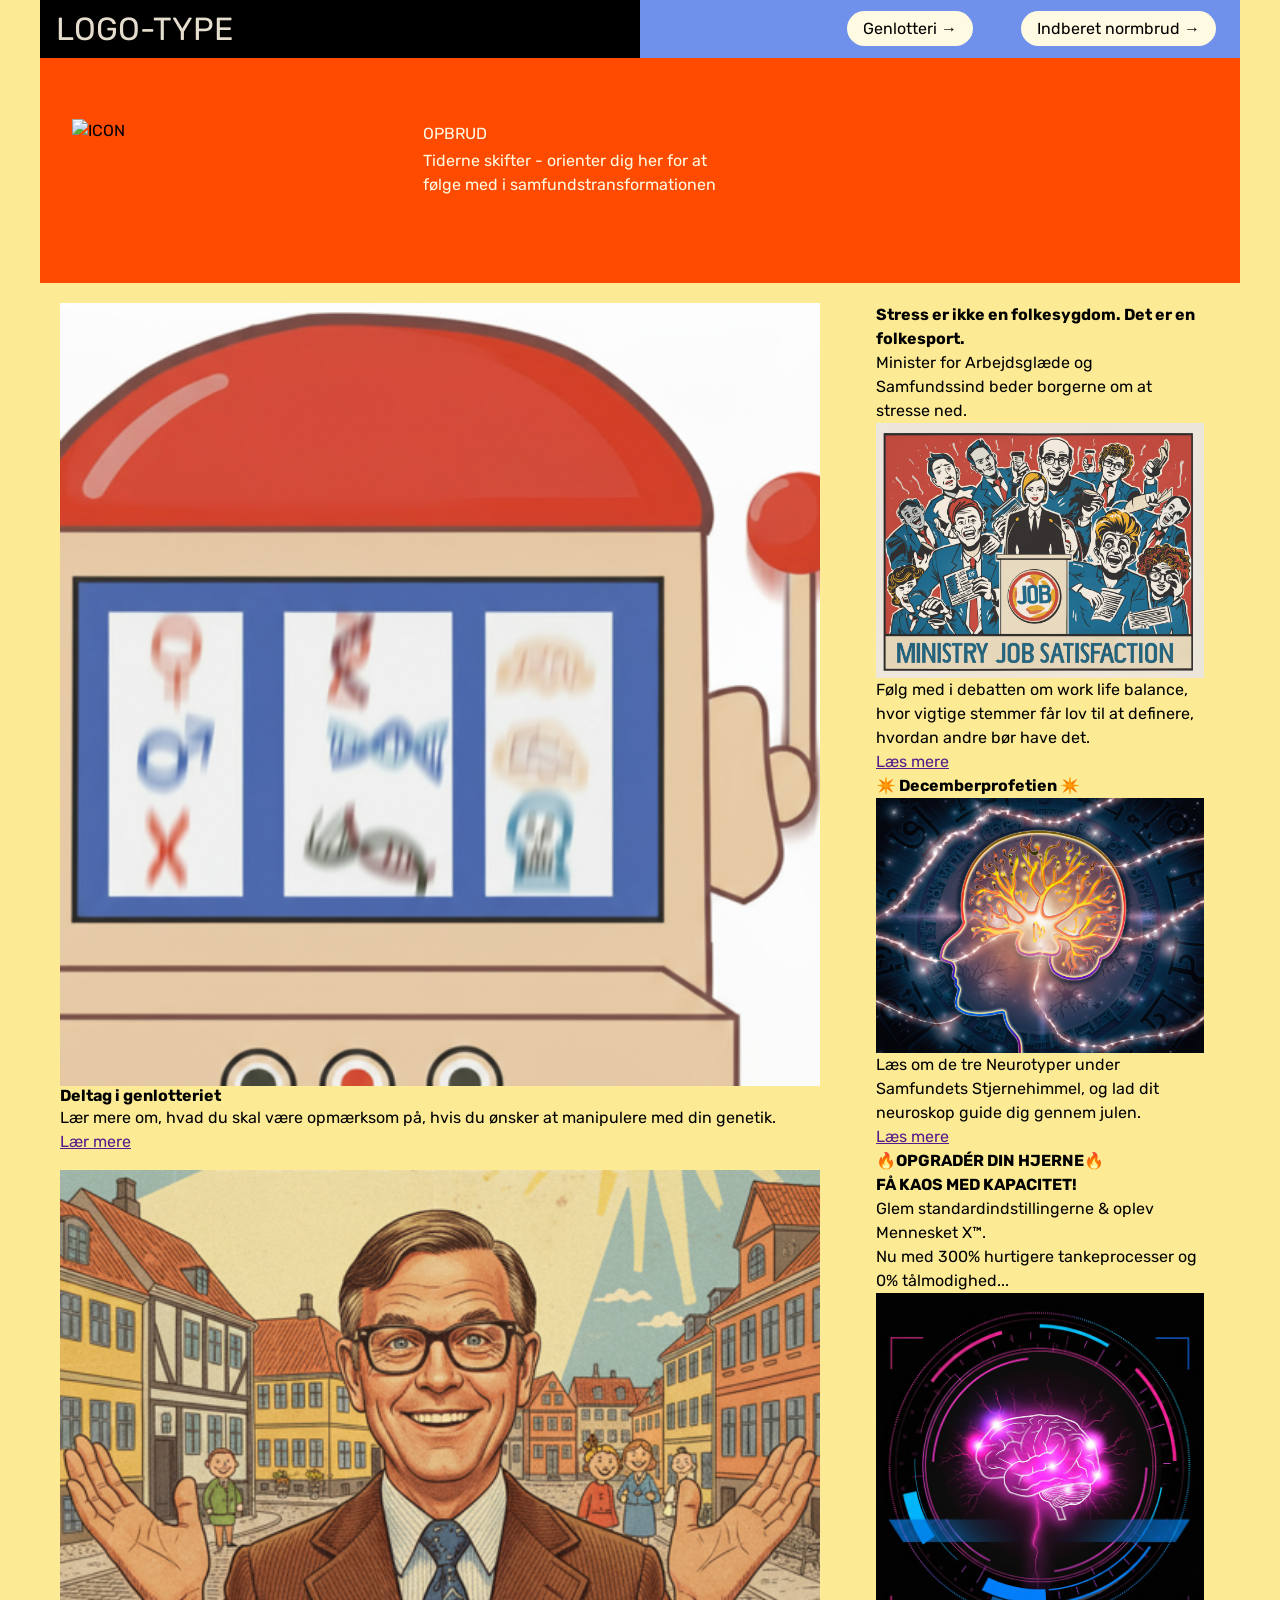
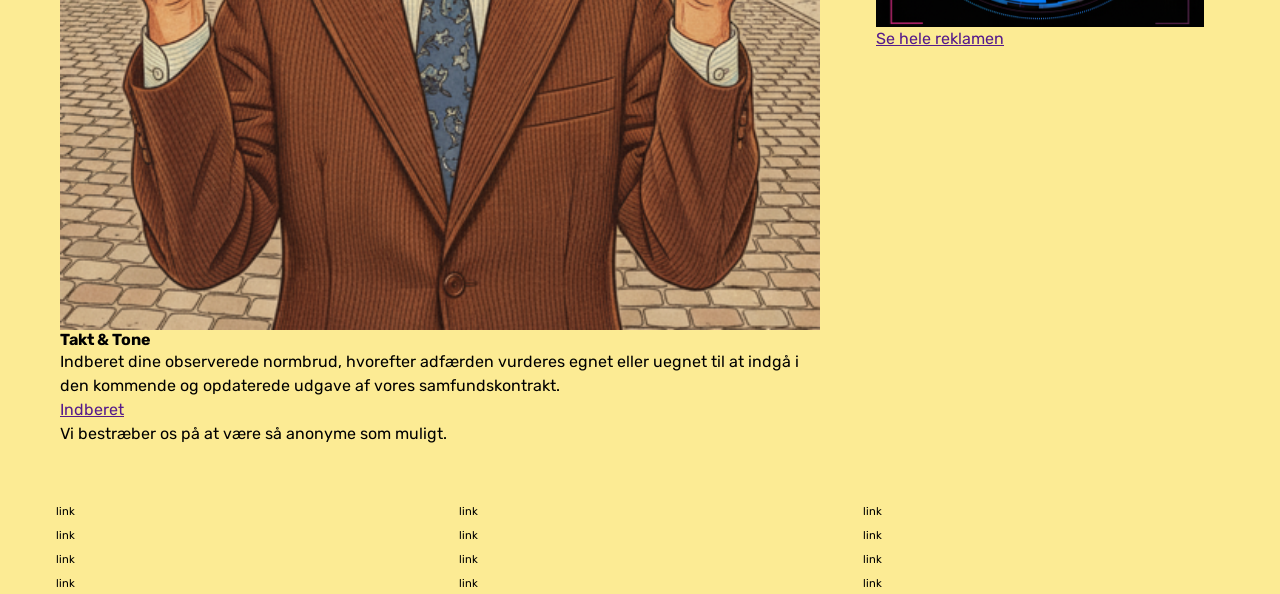
==== index.html @ 3b00d85a "rettelse til teaser" ====
<!DOCTYPE html>
<html lang="en">
  <head>
    <meta charset="UTF-8" />
    <meta http-equiv="X-UA-Compatible" content="IE=edge" />
    <meta name="viewport" content="width=device-width, initial-scale=1.0" />
    <link rel="stylesheet" href="css/reset.css" />
    <link rel="stylesheet" href="css/custom.css" />
    <link rel="stylesheet" href="css/fonts.css" />
    <link rel="stylesheet" href="css/general.css" />
    <link rel="stylesheet" href="css/layout.css" />
    <link rel="stylesheet" href="css/burger.css" />
    <link rel="stylesheet" href="css/cards.css" />
    <link rel="icon" type="image/png" href="img/fav.png" />
    <title>Emergency Site</title>
  </head>
  <body id="frontpage">
    <header>
      <nav>
        <div id="logotype-wrapper" class="logo">
          <a href="index.html"> LOGO-TYPE </a>
        </div>
        <ul class="menu">
          <li><a class="menuItem" href="instruction.html">Genlotteri</a></li>
          <li><a class="menuItem" href="register.html">Indberet normbrud</a></li>
        </ul>
        <button class="burger">
          <span class="line"></span>
          <span class="line"></span>
          <span class="line"></span>
        </button>
      </nav>
    </header>
    <section id="main-disclamer">
      <div id="main-disclamer-content">
        <img src="warning" alt="ICON" />
        <div>
          <h1>OPBRUD</h1>
          <p class="sub">Tiderne skifter - orienter dig her for at følge med i samfundstransformationen</p>
        </div>
      </div>
    </section>
    <main>
      <section id="daily">
        <article class="daily_card">
          <img src="img/infografik_img.png" alt="udsnit af en slotmachine" />
          <div class="daily_text">
            <h2>Deltag i genlotteriet</h2>
            <p>
              Lær mere om, hvad du skal være opmærksom på, hvis du ønsker at manipulere med din genetik.
            </p>
            <a href="" class="cta_btn">Lær mere</a>
          </div>
        </article>
        <article class="daily_card">
          <img src="img/formular_img.png" alt="Mand der slår armene ud i beundring" />
          <div class="daily_text">
            <h2>Takt & Tone</h2>
            <p>
              Indberet dine observerede normbrud, hvorefter adfærden vurderes egnet eller uegnet til at indgå i den kommende og opdaterede udgave af vores samfundskontrakt.
            </p>
            <a href="" class="cta_btn">Indberet</a>
            <p>Vi bestræber os på at være så anonyme som muligt.</p>
          </div>
        </article>
      </section>
      <section id="breaking">
        <article class="news_card">
          <h3>Stress er ikke en folkesygdom. Det er en folkesport.</h3>
          <p>Minister for Arbejdsglæde og Samfundssind beder borgerne om at stresse ned.</p>
          <img src="img/artikel1.png" alt="news_img" />
          <p>Følg med i debatten om work life balance, hvor vigtige stemmer får lov til at definere, hvordan andre bør have det.</p>
          <a class="cta_btn" href="">Læs mere</a>
        </article>
        <article class="news_card">
          <h3>✴️ Decemberprofetien ✴️</h3>
          <img src="img/artikel2.png" alt="news_img" />
          <p>Læs om de tre Neurotyper under Samfundets Stjernehimmel, og lad dit neuroskop guide dig gennem julen. </p>
          <a class="cta_btn" href="">Læs mere</a>
        </article>
        <article class="news_card">
          <h3>🔥OPGRADÉR DIN HJERNE🔥</h3>
          <h4> FÅ KAOS MED KAPACITET! </h4>
          <p>Glem standardindstillingerne & oplev Mennesket X™.</p>
          <p>Nu med 300% hurtigere tankeprocesser og 0% tålmodighed...</p>
          <img src="img/artikel3.png" alt="news_img" />
          <a class="cta_btn" href="">Se hele reklamen</a>
        </article>
      </section>
    </main>

    <footer>
      <nav class="some">
        <ul>
          <li><a href="">link</a></li>
          <li><a href="">link</a></li>
          <li><a href="">link</a></li>
          <li><a href="">link</a></li>
        </ul>
      </nav>
      <nav class="another">
        <ul>
          <li><a href="">link</a></li>
          <li><a href="">link</a></li>
          <li><a href="">link</a></li>
          <li><a href="">link</a></li>
        </ul>
      </nav>
      <nav class="yetanother">
        <ul>
          <li><a href="">link</a></li>
          <li><a href="">link</a></li>
          <li><a href="">link</a></li>
          <li><a href="">link</a></li>
        </ul>
      </nav>
    </footer>
    <script src="js/burger.js"></script>
    <!-- <script src="js/main.js"></script> -->
  </body>
</html>
---- css/custom.css ----
:root {
  /* Colours */
  --color-bg: #FCEB94; /* page background /*

  /* Header */
  --color-head-bg: #FF4B00;

  /* Logotype */
  --color-logotype-bg: #000;
  --color-text-logotype: #e5dece;
  --font-logotype-size: 2rem;

  /* Global menu */
  --color-menu-bg: #6F90EB;
  /* Links */
  --color-link-bg: #FFFAE2;
  --color-link-hover: #fff; /* used */
  --color-link-active: #99958f; /* used */
  --border-radius-links: 20px;

  /* Headlines og rubrik */
  --font-h1-size: 1rem;
  --font-sub1-size: 1rem;
  --font-h2-size: 1rem;
  --font-h3-size: 1rem;
  --color-headline-bg: #000;
  --color-headline-text-page: #FFFAE2;

  /* Tekst */
  --color-text: #000;
  --color-text-inverted: #FFFAE2;

  /*  Marginer */

  /* Borders */
  --border-radius: 20px;

  /* Cards */
  --color-card-bg: #ffffff;
  --color-cta-card-bg: #FF4B00;
  /* news-cards */
  --color-news-bg: #FFFAE2;
  --color-news-bg-inverted: #DBE2F5;
  --color-cta-newscard-bg: #FFA680;
  --color-cta-newscard-bg-inverted: #6F90EB;

  /* Fonts */
  --font-family-sans:"rubik", ui-sans-serif;
  /* --font-weight-light: 300;
  --font-weight-regular: 400;
  --font-weight-medium: 500;
  --font-weight-bold: 700; */

  /* Text sizes */
  --logotype-size: 1rem;
  --headline1-size: 2rem;
  --headline2-size: 1rem;
  --headline3-size: 1rem;
  --bodytext-size: 1rem;
  --cta-text-size: 1rem;
  --followup-text-size: 1rem;
  --form-submit-size: 1rem;

  /* Infographics */
  --color-info-bg: #FFFFFF;
  --color-infobox-1-bg: #FCEB94;
  --color-infobox-2-bg: #DEF5DB;
}
---- css/fonts.css ----
@font-face {
  font-family: "Rubik";
  src: url("../fonts/Rubik-VariableFont_wght.woff2") format("woff2"), url("/fonts/Rubik-Regular.woff") format("woff");
  font-weight: var(--font-weight-regular);
  font-style: normal;
}

@font-face {
  font-family: "Rubik";
  src: url("../fonts/Rubik-VariableFont_wght.woff2") format("woff2");
  font-weight: var(--font-weight-bold);
  font-style: normal;
}

@font-face {
  font-family: "Rubik";
  src: url("../fonts/Rubik-VariableFont_wght.woff2") format("woff2");
  font-weight: var(--font-weight-light);
  font-style: normal;
}
@font-face {
  font-family: "Rubik";
  src: url("../fonts/Rubik-VariableFont_wght.woff2") format("woff2");
  font-weight: var(--font-weight-medium);
  font-style: normal;
}
---- css/general.css ----
html {
  font-family: var(--font-family-sans);
  color: var(--color-text);
  background-color: var(--color-bg);
}

header {
  height: min-content;
}

#main-disclamer {
  height: 225px;
  background-color: var(--color-head-bg);
  display: flex;
  justify-content: flex-start;
  align-items: center;
  padding-left: 2rem;
  padding-bottom: 2%;
  margin-bottom: var(--margin-head-bottom);
}

#main-disclamer-content {
  display: flex;
  column-gap: 1rem;
}

main section {
  padding: 20px;
  border-radius: var(--border-radius);
}

h1 {
  font-size: var(--font-h1-size);
  font-weight: var(--font-weight-bold);
  color: var(--color-text-inverted);
  margin: 5px 0;
  line-height: 1.3rem;
  text-align: left;
}

#instruction h1,
#register h1 {
  margin: 40px 0 20px 0;
  padding: 15px 30px;
  background-color: var(--color-head-bg);
  font-size: var(--font-h2-size);
}

#instruction p {
  grid-column: 1/-1;
  margin-bottom: 20px;
  font-size: var(--font-h2-size);
  line-height: 1.5rem;
}

.sub {
  font-size: var(--font-sub1-size);
  font-weight: var(--font-weight-light);
  color: var(--color-text-inverted);
}

h2 {
  font-size: var(--headline2-size);
}

h3 {
  font-size: var(--headline3-size);
}

main>h1 {
  width: calc(80% - 6rem);
}

/* NAVIGATION STRUCTURES */
header>nav {
  height: 100%;
  background-color: var(--color-menu-bg);
}

nav ul {
  list-style: none;
}

a {
  font-family: var(--font-family-sans);
}

nav a {
  text-decoration: none;
  color: var(--color-text);
}

/* Måske skal du lave en ny regel for logotype-wrapper, når du har lavet din logotype */
#logotype-wrapper {
  background-color: var(--color-logotype-bg);
  display: flex;
  justify-content: flex-start;
  align-items: center;
  height: 3.6rem;
}

#logotype-wrapper>a {
  color: var(--color-text-logotype);
  font-size: var(--font-logotype-size);
  font-weight: var(--font-weight-medium);
  width: max-content;
  margin-left: 1rem;
}

/* Global menu */
header nav li a {
  margin: 1.5rem;
  background-color: var(--color-link-bg);
  color: var(--color-text);
  font-size: var(--followup-text-size);
  padding: 0.5rem 1rem;
  border-radius: var(--border-radius-links);
}

/* Pilen efter menu-tekst */
header>nav li>a:after {
  content: " \2192";
}

/* Global menu hover effekt - Lav den om til det, du synes */
nav a:hover {
  background-color: var(--color-link-hover);
}

nav a:active {
  background-color: var(--color-link-active);
}

/* FOOTER */
footer a {
  font-size: 0.7rem;
}
---- css/layout.css ----
/* LAYOUT FOR MAIN CONTENT */
body {
  display: grid;
  grid-template-rows: auto 1fr auto;
  height: 100vh;
  max-width: 1200px;
  margin: 0 auto;
}
main {
  display: grid;
  row-gap: 1rem;
}
main > *:not(:first-child) {
  margin: 0 1rem;
}
main {
  grid-template-rows: min-content min-content 1fr min-content;
}
#instruction main {
  grid-template-rows: min-content min-content min-content 1fr min-content;
}
/* LAYOUT FOR HEADER AND FOOTER */
footer {
  display: grid;
  gap: 10px;
}
header nav,
footer nav {
  display: flex;
  justify-content: space-between;
  align-items: center;
}
header nav > * {
  flex: 1;
}
nav ul {
  display: flex;
  justify-content: flex-end;
}
header ul {
  height: 100%;
  width: clamp(175px, 50%, 300px);
}
footer ul {
  flex-direction: column;
  padding-left: 1rem;
}

/* LAYOUT FOR SECTIONS */
#daily,
#breaking {
  display: grid;
}
#daily {
  grid-template-rows: repeat(2, minmax(200px, min-content));
  gap: 1rem;
}
#breaking {
  grid-template-rows: repeat(auto-fit, minmax(50px, min-content));
  gap: 0;
}

@media (width > 600px) {
  #frontpage > main {
    grid-template-columns: 6fr 3fr;
    grid-template-rows: auto 1fr auto;
  }
  #instruction > main,
  #register > main {
    grid-template-columns: 5fr 3fr;
    grid-template-rows: auto auto 1fr auto;
  }

  .qr {
    order: 1;
  }

  h1 {
    grid-column: 1 / -1;
  }
  footer {
    grid-template-columns: 1fr 1fr 1fr;
  }
}

/* LAYOUT FOR HOTSPOTS */
/* --- Tooltip styling --- */
.tooltip {
  position: absolute;
  display: none;
  background: rgba(0, 0, 0, 0.8);
  color: white;
  font-size: 0.9rem;
  padding: 6px 10px;
  border-radius: 6px;
  pointer-events: none;
  z-index: 1000;
  max-width: 200px;
  line-height: 1.4;
}

/* --- Hotspot markering --- */
svg .hotspot {
  cursor: pointer;
  pointer-events: all;
  transition: opacity 0.2s ease;
}

svg .hotspot:hover {
  opacity: 0.8;
  filter: drop-shadow(0 0 6px rgba(0,0,0,0.4));
}
---- css/burger.css ----
.burger {
  width: 30px;
  height: 20px;
  cursor: pointer;
}

.burger .line {
  display: block;
  width: 100%;
  height: 2px;
  background-color: #333333;
  margin-bottom: 5px;
  transition: 0.2s linear;
}
.burger {
  display: none;
}
@media screen and (width < 800px) {
  .menu {
    display: none;
  }
  .logo {
    flex: 0 0 50vw;
  }
  .burger {
    display: block;
    background-color: transparent;
    border: 0;
    flex: 0 0 auto;
    margin: 0 20px;
  }
  .burger.active .line:nth-child(1) {
    transform: rotate(45deg) translate(5px, 5px);
    transition: 0.2s linear;
  }
  .burger.active .line:nth-child(2) {
    opacity: 0;
    transition: 0.15s linear;
  }
  .burger.active .line:nth-child(3) {
    transform: rotate(-45deg) translate(5px, -5px);
    transition: 0.2s linear;
  }
  nav.active .menu {
    display: block;
    background-color: var(--color-menu-bg);
    position: absolute;
    top: 3.6rem;
    right: 0;
    width: clamp(200px, 50vw, 400px);
    z-index: 1;
    opacity: 0.8;
  }
  header > nav li > a:after {
    content: "";
  }
  nav.active .menu li {
    margin: 40px 20px;
    text-align: right;
  }
  nav.active .menu a {
    font-size: 24px;
  }
}
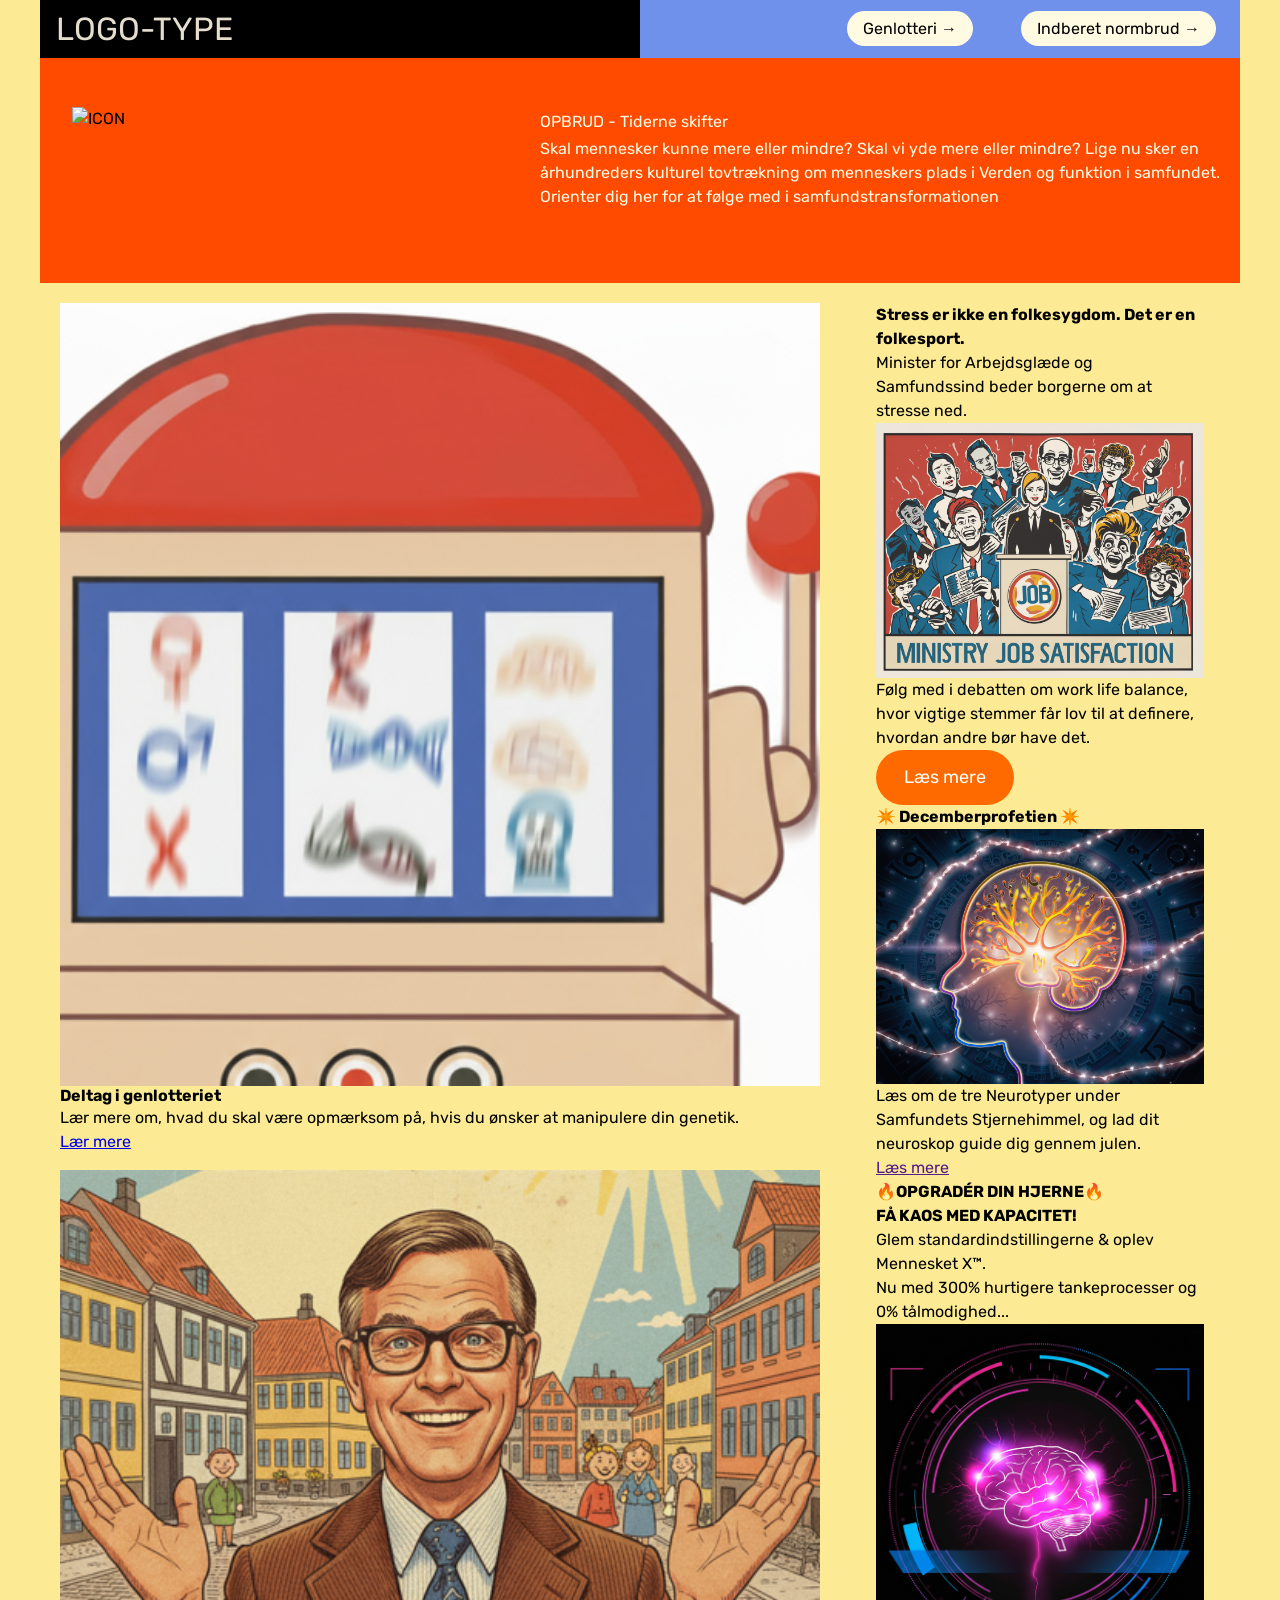
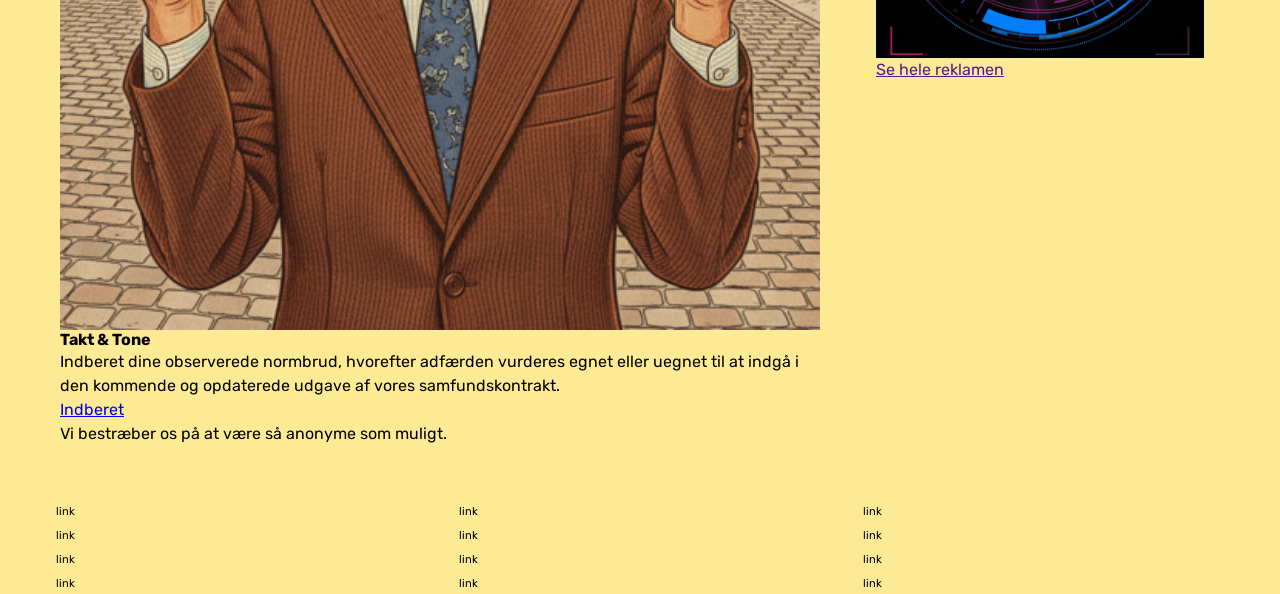
==== commit 74dadd17: "modal box til artikel 1 implementeret" ====
--- a/index.html
+++ b/index.html
@@ -12,7 +12,7 @@
     <link rel="stylesheet" href="css/burger.css" />
     <link rel="stylesheet" href="css/cards.css" />
     <link rel="icon" type="image/png" href="img/fav.png" />
-    <title>Emergency Site</title>
+    <title>Normageddon</title>
   </head>
   <body id="frontpage">
     <header>
@@ -35,8 +35,8 @@
       <div id="main-disclamer-content">
         <img src="warning" alt="ICON" />
         <div>
-          <h1>OPBRUD</h1>
-          <p class="sub">Tiderne skifter - orienter dig her for at følge med i samfundstransformationen</p>
+          <h1>OPBRUD - Tiderne skifter</h1>
+          <p class="sub">Skal mennesker kunne mere eller mindre? Skal vi yde mere eller mindre? Lige nu sker en århundreders kulturel tovtrækning om menneskers plads i Verden og funktion i samfundet. Orienter dig her for at følge med i samfundstransformationen</p>
         </div>
       </div>
     </section>
@@ -47,11 +47,12 @@
           <div class="daily_text">
             <h2>Deltag i genlotteriet</h2>
             <p>
-              Lær mere om, hvad du skal være opmærksom på, hvis du ønsker at manipulere med din genetik.
+              Lær mere om, hvad du skal være opmærksom på, hvis du ønsker at manipulere din genetik.
             </p>
-            <a href="" class="cta_btn">Lær mere</a>
+            <a href="instruction.html" class="cta_btn">Lær mere</a>
           </div>
         </article>
+        
         <article class="daily_card">
           <img src="img/formular_img.png" alt="Mand der slår armene ud i beundring" />
           <div class="daily_text">
@@ -59,7 +60,7 @@
             <p>
               Indberet dine observerede normbrud, hvorefter adfærden vurderes egnet eller uegnet til at indgå i den kommende og opdaterede udgave af vores samfundskontrakt.
             </p>
-            <a href="" class="cta_btn">Indberet</a>
+            <a href="register.html" class="cta_btn">Indberet</a>
             <p>Vi bestræber os på at være så anonyme som muligt.</p>
           </div>
         </article>
@@ -70,14 +71,16 @@
           <p>Minister for Arbejdsglæde og Samfundssind beder borgerne om at stresse ned.</p>
           <img src="img/artikel1.png" alt="news_img" />
           <p>Følg med i debatten om work life balance, hvor vigtige stemmer får lov til at definere, hvordan andre bør have det.</p>
-          <a class="cta_btn" href="">Læs mere</a>
+          <button class="cta_btn openModal">Læs mere</button>
         </article>
+
         <article class="news_card">
           <h3>✴️ Decemberprofetien ✴️</h3>
           <img src="img/artikel2.png" alt="news_img" />
           <p>Læs om de tre Neurotyper under Samfundets Stjernehimmel, og lad dit neuroskop guide dig gennem julen. </p>
           <a class="cta_btn" href="">Læs mere</a>
         </article>
+
         <article class="news_card">
           <h3>🔥OPGRADÉR DIN HJERNE🔥</h3>
           <h4> FÅ KAOS MED KAPACITET! </h4>
@@ -115,7 +118,49 @@
         </ul>
       </nav>
     </footer>
+    <!-- MODAL POPUP -->
+<div id="modalOverlay" class="modal_overlay">
+
+    <div class="modal_box">
+
+        <button id="closeModal" class="close_btn">X</button>
+        <div class="modal_header">
+          <h1 class="popup_title">Stress er ikke en folkesygdom. Det er en folkesport</h1>
+        </div>
+        
+        <p class="popup_subtitle">
+          Af Jette Gladriksen, minister for Arbejdsglæde og Samfundssind
+        </p>
+        
+
+        <img class="popup_img" src="img/artikel1.png" alt="Artikel billede">
+
+        <div class="grid-2">
+
+            <div>
+                <h2>Vi taler meget om stress i disse år. For meget, måske</h2>
+                <p>Der findes næppe et eneste dansk frokostbord, hvor nogen ikke har erklæret sig “rundt på gulvet.” Men i Danmark står vi sammen — også når det går lidt hurtigt.</p>
+
+                <h2>Jeg vil gerne slå fast: Stress er ikke et tegn på sygdom</h2>
+                <p>Det er et tegn på engagement. Det er et udtryk for, at danskerne stadig vil yde, stadig vil bidrage, stadig vil tage ansvar.</p>
+
+                <h2>Selvfølgelig skal vi passe på hinanden</h2>
+                <p>Men vi skal også passe på, at omsorgen ikke bliver en sovepude. Travlhed er ikke sygdom.</p>
+            </div>
+
+            <div>
+                <h2>Vi skal ikke afskaffe stress</h2>
+                <p>Vi skal forædle den. Bruge den som energi og som brændstof til vores fælles fremtid.</p>
+
+                <h2>Vi har ikke brug for flere sygemeldinger</h2>
+                <p>Danmark har brug for flere, der melder sig klar, ikke flere der melder sig syge.</p>
+
+                <p>Som vi siger i ministeriet: Lev med det.</p>
+            </div>
+        </div>
+    </div>
+</div>
     <script src="js/burger.js"></script>
-    <!-- <script src="js/main.js"></script> -->
+    <script src="js/main.js"></script>
   </body>
 </html>
--- a/css/layout.css
+++ b/css/layout.css
@@ -110,3 +110,158 @@
   opacity: 0.8;
   filter: drop-shadow(0 0 6px rgba(0,0,0,0.4));
 }
+
+
+/* Åbn-knap */
+.openModal {
+    background: #ff6a00;
+    border: none;
+    padding: 14px 28px;
+    border-radius: 30px;
+    font-size: 18px;
+    color: white;
+    cursor: pointer;
+}
+
+
+/* ---- MODAL OVERLAY ---- */
+.modal_overlay {
+    position: fixed;
+    top: 0;
+    left: 0;
+    width: 100%;
+    height: 100%;
+    background: rgba(0,0,0,0.55);
+    display: flex;
+    justify-content: center;
+    align-items: center;
+
+    opacity: 0;
+    visibility: hidden;
+    transition: opacity .4s ease, visibility .4s ease;
+}
+
+.modal_overlay.active {
+    opacity: 1;
+    visibility: visible;
+}
+
+/* ---- MODAL BOX ---- */
+.modal_box {
+  background: #ffffff;
+  width: 90%;
+  max-width: 400px;
+  max-height: 100vh;     /* ← NYT */
+  padding: 25px 20px;
+  border-radius: 25px;
+  position: relative;
+  box-shadow: 0 10px 30px rgba(0,0,0,0.25);
+  overflow-y: auto;     /* ← NYT */
+}
+
+
+.modal_overlay.active .modal_box {
+    transform: translateY(0);
+    opacity: 1;
+}
+
+/* Luk knap */
+.close_btn {
+    position: absolute;
+    top: 10px;
+    right: 10px;
+    background: #6F90EB;
+    color: white;
+    border: none;
+    width: 20px;
+    height: 22px;
+    border-radius: 0%;
+    cursor: pointer;
+}
+
+/* Popup tekster */
+.popup_title {
+    margin-top: 0;
+    font-size: 24px;
+    font-weight: bold;
+}
+
+.popup_subtitle {
+    margin-top: -10px;
+    color: #333;
+}
+
+.popup_img {
+    width: 100%;
+    border-radius: 12px;
+    margin: 20px 0;
+}
+
+/* Details popover */
+.popover summary {
+    cursor: pointer;
+    margin-top: 15px;
+    font-weight: bold;
+}
+
+.popover_box {
+    padding: 12px;
+    border-radius: 10px;
+    background: #f0f0f0;
+    margin-top: 8px;
+}
+.grid-2 {
+    display: grid;
+    grid-template-columns: 1fr 1fr;
+    gap: 20px;
+}
+
+.popup_img {
+  width: 100%;
+  border-radius: 12px;
+  margin: 16px 0 18px;
+}
+
+.grid-2 {
+  display: grid;
+  grid-template-columns: 1fr 1fr;
+  gap: 14px;
+  font-size: 12px;
+  line-height: 1.4;
+}
+
+/* Brødtekst i popuppen */
+.modal_box p {
+  font-size: 12px;
+  line-height: 1.4;
+  margin-bottom: 12px;
+}
+
+/* Mellemrubrikker */
+.modal_box h2 {
+  font-size: 13px;
+  margin: 0 0 4px;
+  font-weight: 700;
+}
+
+/* Orange header-bjælke der svæver */
+.modal_header {
+  background: #FF4B00;        /* orange */
+  color: #FFFAE2;             /* creme-hvid tekst */
+  padding: 10px 16px;         /* lidt luft inde i bjælken */
+  border-radius: 0px;        /* afrundede kanter hele vejen */
+  margin: 0 -20px 15px -20px;        /* afstand til næste element */
+  width: 100%;
+  box-sizing: border-box;
+}
+
+/* Selve h1 i bjælken */
+.modal_header .popup_title {
+  margin: 0;
+  font-size: 1rem;            /* stil som i zombie-eksemplet */
+  font-weight: 700;
+  color: #FFFAE2;             /* hvid skrift */
+}
+
+
+
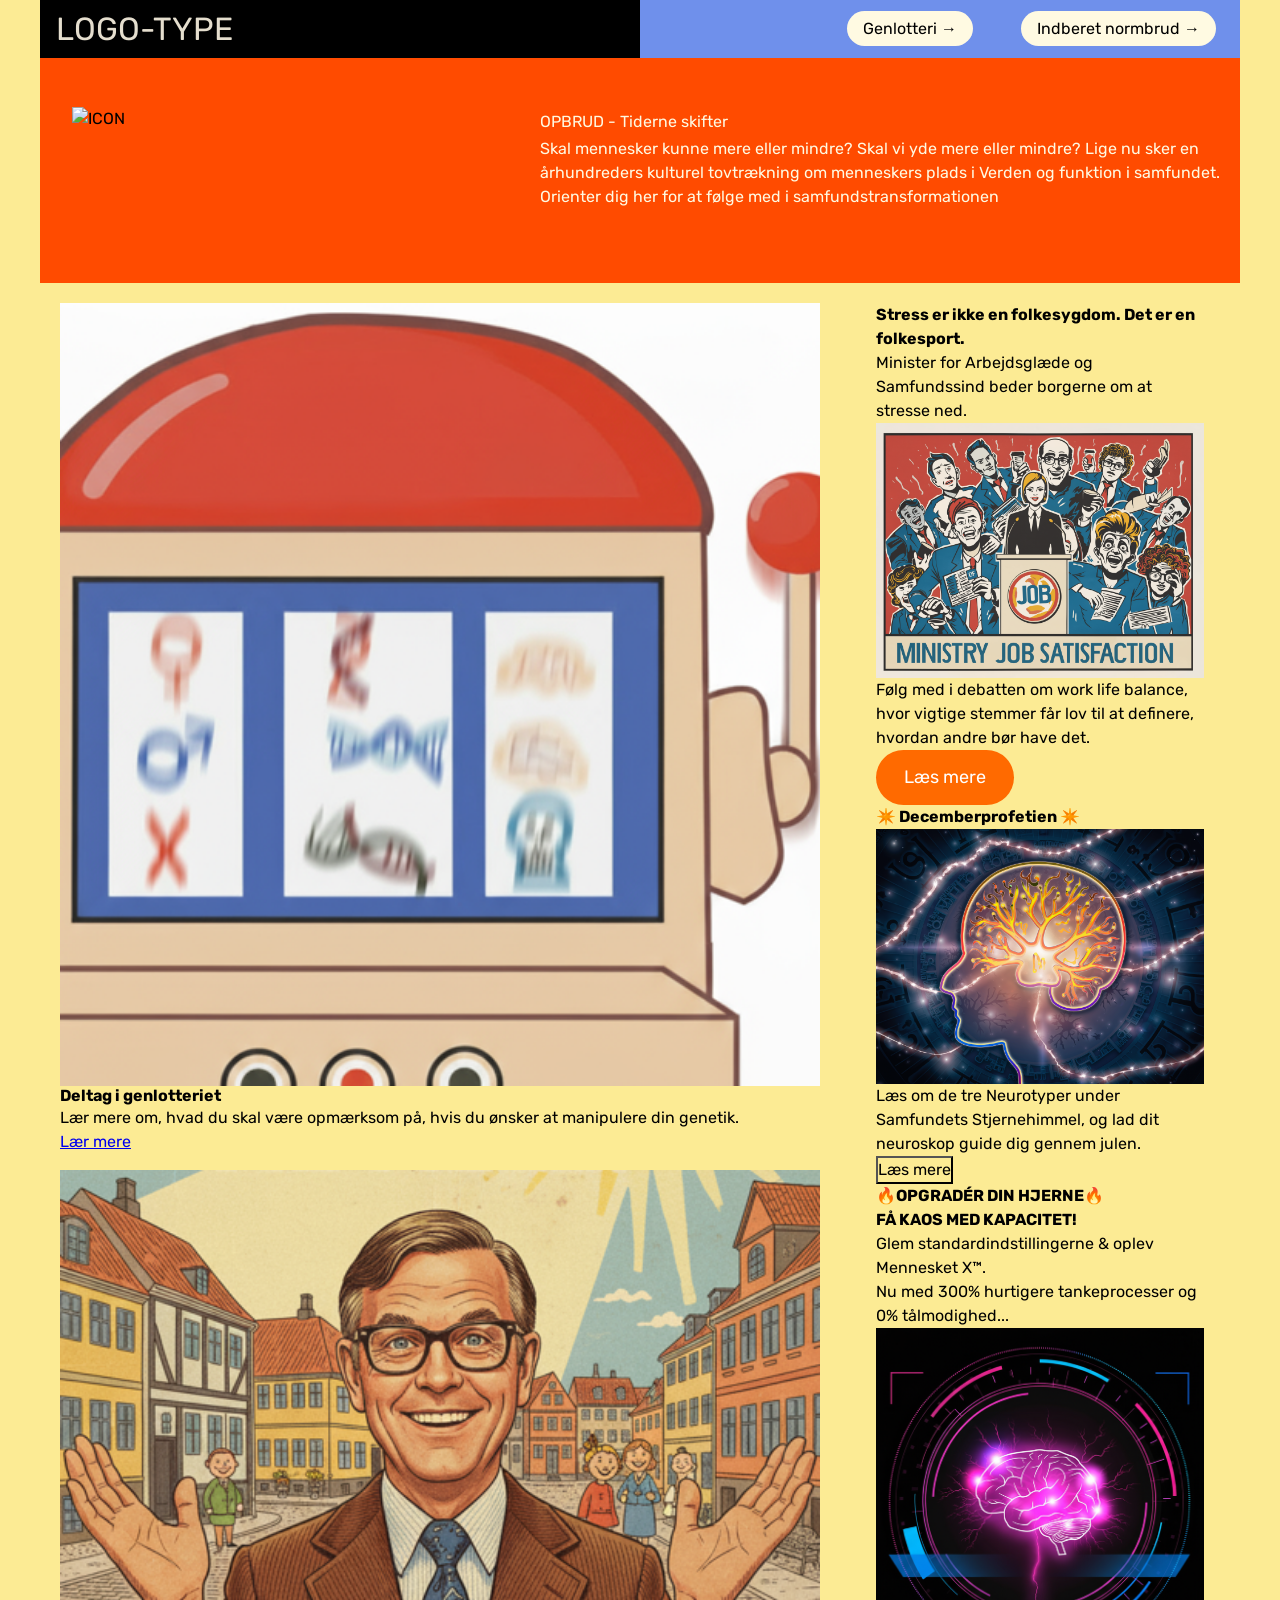
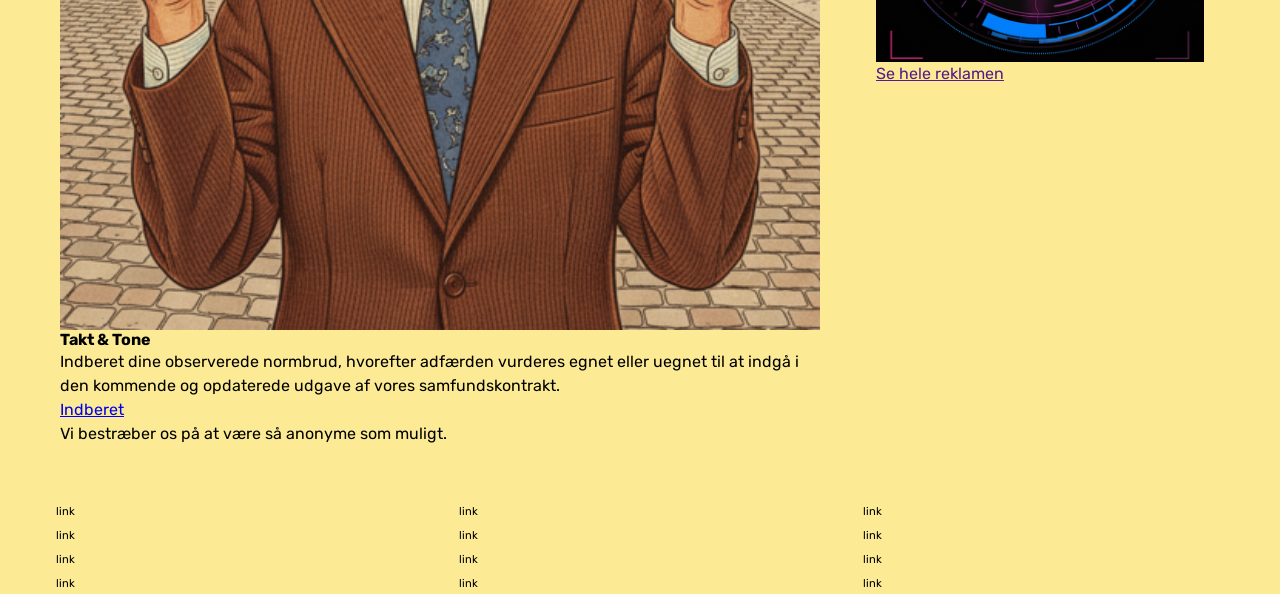
==== commit debc8bc5: "opdatering af artikel 2" ====
--- a/index.html
+++ b/index.html
@@ -78,7 +78,7 @@
           <h3>✴️ Decemberprofetien ✴️</h3>
           <img src="img/artikel2.png" alt="news_img" />
           <p>Læs om de tre Neurotyper under Samfundets Stjernehimmel, og lad dit neuroskop guide dig gennem julen. </p>
-          <a class="cta_btn" href="">Læs mere</a>
+          <button class="cta_btn openModal2">Læs mere</button>
         </article>
 
         <article class="news_card">
@@ -160,6 +160,59 @@
         </div>
     </div>
 </div>
+
+
+<!-- MODAL 2 -->
+<div id="modalOverlay2" class="modal_overlay">
+  <div class="modal_box">
+    <button class="close_btn">X</button>
+
+    <div class="modal_header">
+      <h1 class="popup_title">✴ Decemberprofetien ✴</h1>
+    </div>
+
+    <img class="popup_img" src="img/artikel2.png" alt="Artikel billede">
+
+    <p class="popup_subtitle">
+      Et neuroskop for dem, der ikke tror på stjerner, men som stadig mærker systemets dårlige energi. Find din neurotype og læs hvilken energi december bringer dig. 
+    </p>
+
+    <div class="grid-3">
+      <div>
+        <h2>⚡ Den Brændende Komet ⚡</h2>
+        <p>
+          Du lyser for stærkt i en måned, hvor alle skal glimte ens. Stigmatiseringen drysses over dig som sne – smukt, men
+          kvalmende, når den smelter ind i huden. Marginaliseringen kaldes omsorg: “Pas nu på dig selv,” siger de, mens de
+          pakker dig væk i effektivitetens gavepapir. Ekskluderingen er din kalender: alt for fuld, alt for tom.
+          Diskriminationen serveres som ros for din energi – men kun, når den kan bruges. Den 23. vil du føle, at din ild
+          bliver til kul i systemets pejs. Men vid, at aske også er stof, som universer bygges af.
+        </p>
+      </div>
+
+      <div>
+        <h2>🔷 Den Tavse Arkitekt 🔷</h2>
+        <p>
+          Du står midt i julebyen, hvor alt flimrer, men intet stemmer. Stigmatiseringen klædes i fløjl: “Du virker lidt
+          lukket?” – som om åbenhed var et krav til eksistens. Marginaliseringen er lydløs, men systematisk, præcis som et
+          Excel-ark over accept. Ekskluderingen føles som at blive placeret udenfor, selv når du sidder midt i rummet.
+          Diskriminationen er strukturel – forklædt som fleksibilitet. Men i mørket, hvor andres ord falmer, står du
+          skarpt som en kode, der nægter at lyve. Den 24. bryder du tavsheden – ikke blot med ord, men med sandhed.
+        </p>
+      </div>
+
+      <div>
+        <h2>💼 Den Civiliserede Skygge 💼</h2>
+        <p>
+          Du bevæger dig gennem december som en reklame for stabilitet. Stigmatiseringen mærkes først, da du indser, at
+          normalitet er blevet et museum, du selv vogter. Marginaliseringen er subtil: du bliver den, der taler om
+          fællesskab, men ikke længere forstår det. Ekskluderingen føles ny – men det er bare verden, der ikke længere
+          danser efter din rytme. Diskriminationen smager af tab af selvfølgelighed. Den 25. vågner du og savner en kamp,
+          du aldrig behøvede kæmpe. Universet svarer ikke – det afventer, at du endelig mærker stilheden, som andre kalder overlevelse.</p>
+        </div>
+      </div>
+    </div>
+  </div>
+
     <script src="js/burger.js"></script>
     <script src="js/main.js"></script>
   </body>
--- a/css/layout.css
+++ b/css/layout.css
@@ -153,7 +153,7 @@
   max-width: 400px;
   max-height: 100vh;     /* ← NYT */
   padding: 25px 20px;
-  border-radius: 25px;
+  border-radius: 15px;
   position: relative;
   box-shadow: 0 10px 30px rgba(0,0,0,0.25);
   overflow-y: auto;     /* ← NYT */
@@ -263,5 +263,25 @@
   color: #FFFAE2;             /* hvid skrift */
 }
 
-
-
+#modalOverlay2 .modal_box {
+  max-width: 660px;
+}
+
+.grid-3 {
+  display: grid;
+  grid-template-columns: repeat(3, 1fr);
+  gap: 14px;
+  font-size: 12px;
+  line-height: 1.4;
+}
+
+#modalOverlay2 .popup_img {
+  width: 80%;          /* gør billedet mindre */
+  max-width: 600px;    /* sæt et loft */
+  margin: 20px auto;   /* centrer billedet */
+  display: block;      /* gør centrerings-reglen aktiv */
+  border-radius: 0px; /* samme afrunding som før */
+}
+
+
+
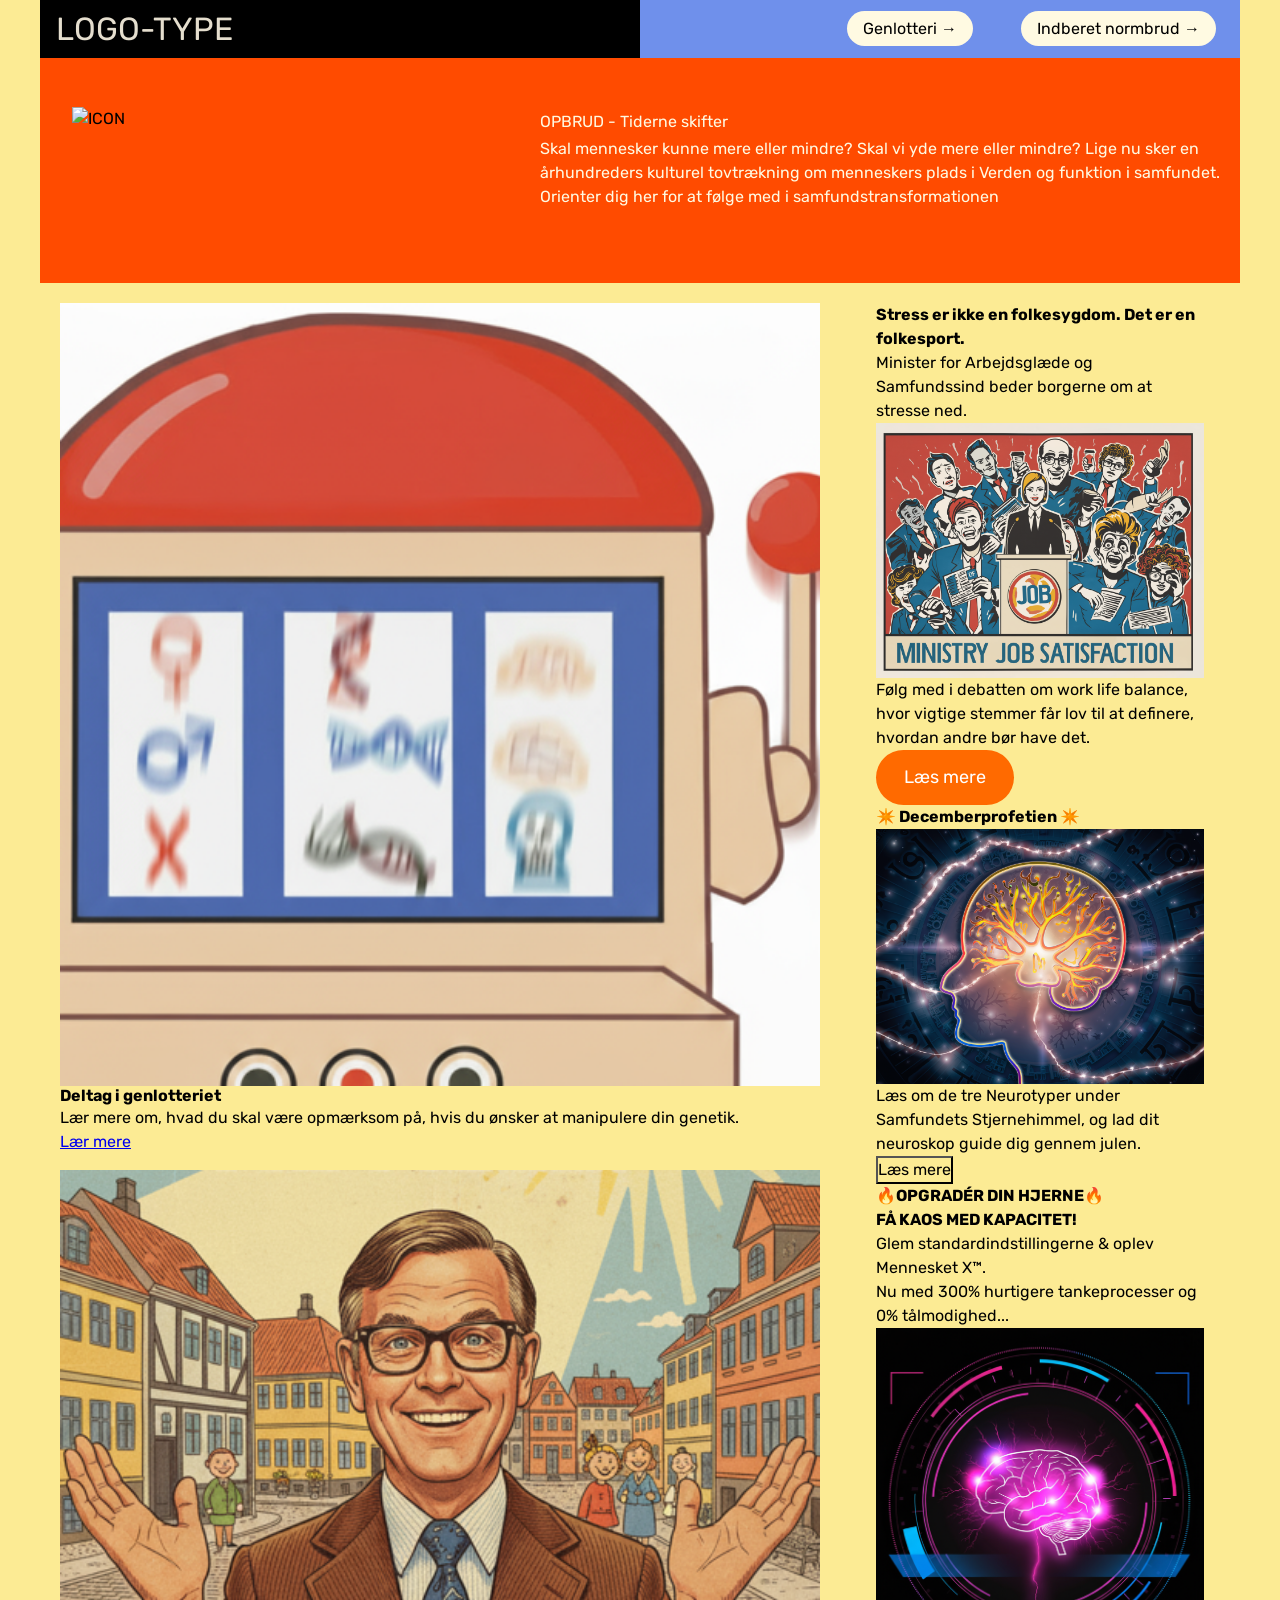
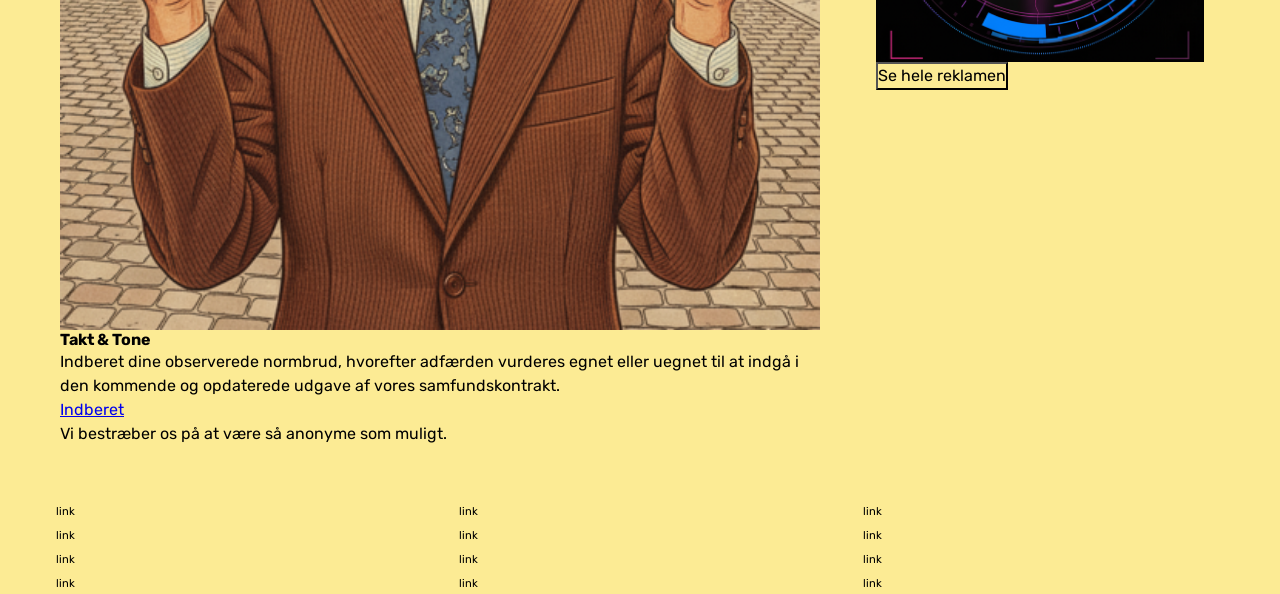
==== commit 2a473ea9: "indsættelse af modal 3" ====
--- a/index.html
+++ b/index.html
@@ -87,7 +87,7 @@
           <p>Glem standardindstillingerne & oplev Mennesket X™.</p>
           <p>Nu med 300% hurtigere tankeprocesser og 0% tålmodighed...</p>
           <img src="img/artikel3.png" alt="news_img" />
-          <a class="cta_btn" href="">Se hele reklamen</a>
+          <button class="cta_btn openModal3">Se hele reklamen</button>
         </article>
       </section>
     </main>
@@ -213,6 +213,37 @@
     </div>
   </div>
 
+  <!-- MODAL 3 -->
+<div id="modalOverlay3" class="modal_overlay">
+  <div class="modal_box">
+
+    <button class="close_btn">X</button>
+
+    <div class="modal_header">
+      <h1 class="popup_title">🔥 BLACK NOVEMBER: OPGRADÉR DIN HJERNE & FÅ KAOS MED KAPACITET! 🔥</h1>
+    </div>
+
+    <h2>Glem standardindstillingerne & oplev Mennesket X™.</h2>
+    <p>Nu med 300% hurtigere tankeprocesser og 0% tålmodighed.</p>
+
+    <img class="popup_img" src="img/artikel3.png" alt="Reklame billede">
+
+    <div class="modal_content">
+      <h2> Multitasking? Nej. Multiversing.</h2>
+      <p>Føl alt. Tænk for meget. Gør det alligevel.</p>
+         <p>Slip for manualen – intuitionen er indbygget.</p> 
+         <p>Kreativitet uden pauseknap. Impuls med integreret innovation.</p>
+         <p>Designet til meningsfuld uro og produktiv ekstase.</p>
+    
+
+      <h2>Denne model kører på dopamin – ikke disciplin.</h2>
+        <p>Tænk hurtigere. Mærk stærkere. Eksistér vildere.</p>
+        <p>⚡ Kun i november: Gratis hyperfokus inkluderet ⚡</p>
+    </div>
+  </div>
+</div>
+
+
     <script src="js/burger.js"></script>
     <script src="js/main.js"></script>
   </body>
--- a/css/general.css
+++ b/css/general.css
@@ -134,4 +134,16 @@
 /* FOOTER */
 footer a {
   font-size: 0.7rem;
-}+}
+
+/* SVG baggrund GUL */
+
+svg {
+  background-color: #FCEB94;
+}
+
+section.info-graphic {
+  background: #FCEB94;
+  padding: 20px 0;
+  margin: 0;            /* ← fjern hvide kanter i siderne */
+}
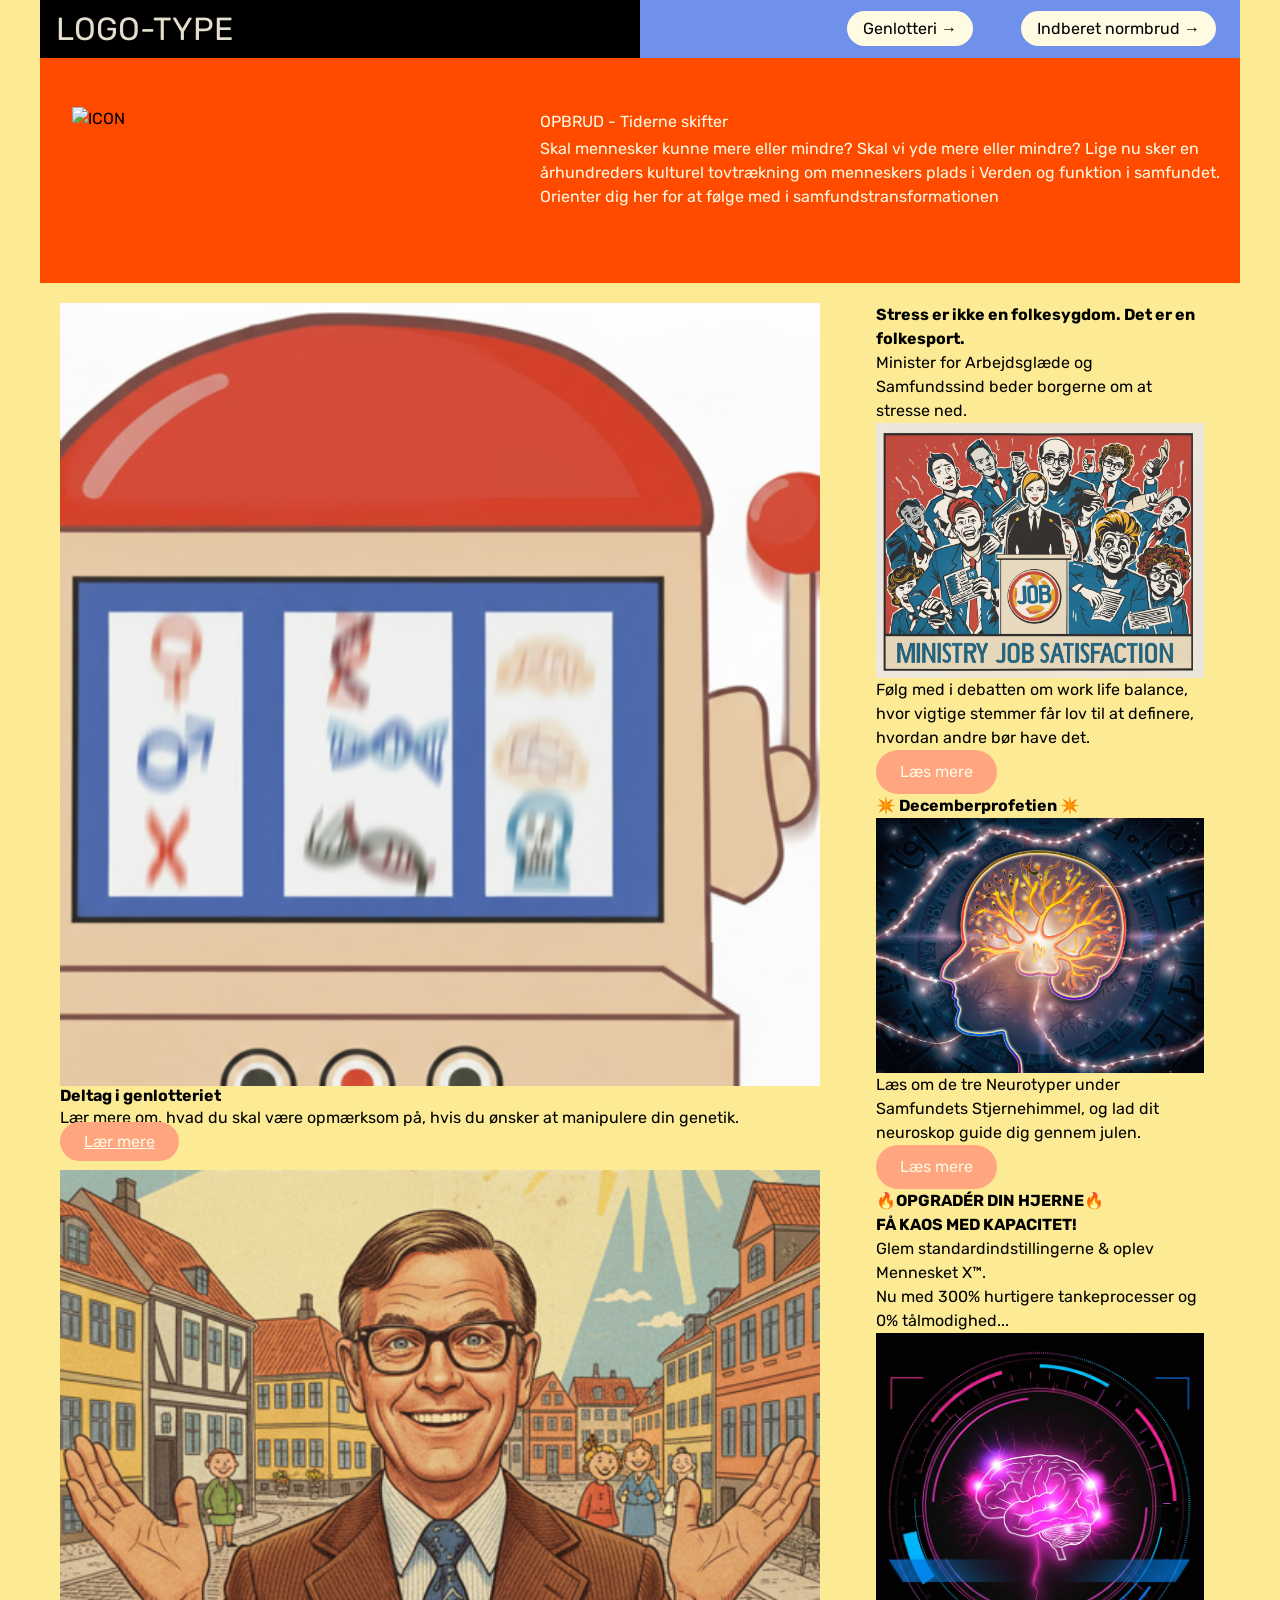
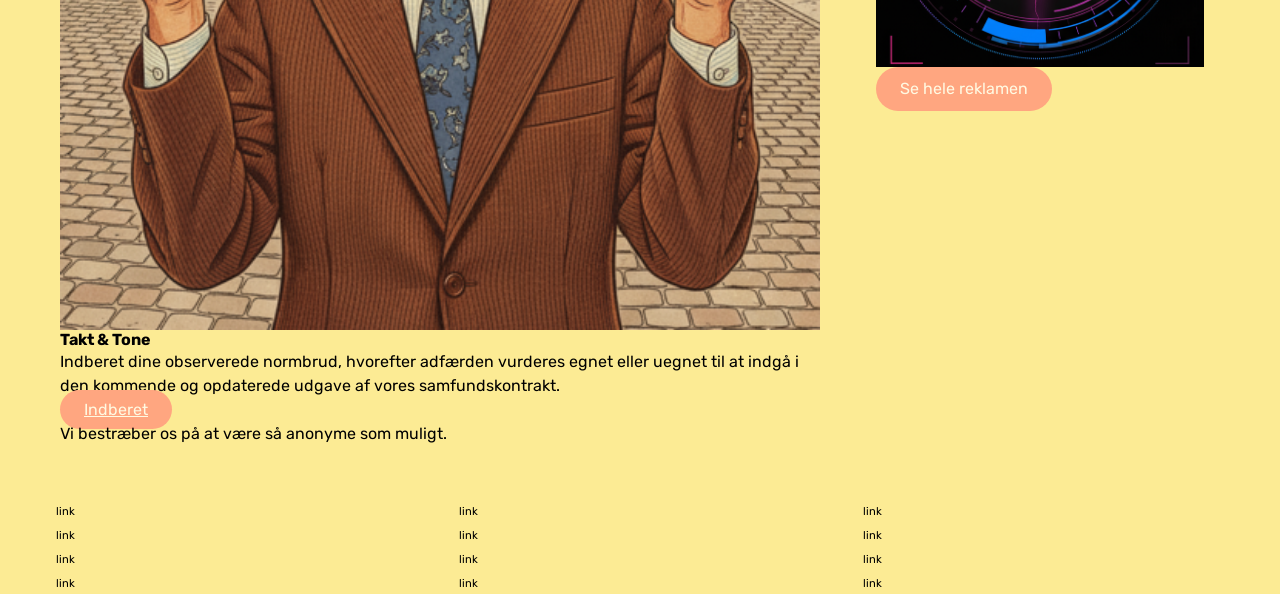
==== commit bcee3bbe: "rettelse til artikel" ====
--- a/index.html
+++ b/index.html
@@ -155,6 +155,9 @@
                 <h2>Vi har ikke brug for flere sygemeldinger</h2>
                 <p>Danmark har brug for flere, der melder sig klar, ikke flere der melder sig syge.</p>
 
+                <h2>Mennesket er ikke skabt til at gå ned</h2>
+                <p>Det er skabt til at stå op. Og netop derfor bør vi genopfinde stress som en ressource, ikke en sygdom. For hvor ville Danmark være i dag, hvis vores forfædre havde sygemeldt sig, hver gang de følte sig pressede?</p>
+
                 <p>Som vi siger i ministeriet: Lev med det.</p>
             </div>
         </div>
--- a/css/general.css
+++ b/css/general.css
@@ -136,14 +136,3 @@
   font-size: 0.7rem;
 }
 
-/* SVG baggrund GUL */
-
-svg {
-  background-color: #FCEB94;
-}
-
-section.info-graphic {
-  background: #FCEB94;
-  padding: 20px 0;
-  margin: 0;            /* ← fjern hvide kanter i siderne */
-}
--- a/css/layout.css
+++ b/css/layout.css
@@ -112,7 +112,7 @@
 }
 
 
-/* Åbn-knap */
+/* Åbn-knap 
 .openModal {
     background: #ff6a00;
     border: none;
@@ -122,7 +122,7 @@
     color: white;
     cursor: pointer;
 }
-
+*/
 
 /* ---- MODAL OVERLAY ---- */
 .modal_overlay {
@@ -283,5 +283,14 @@
   border-radius: 0px; /* samme afrunding som før */
 }
 
-
-
+.cta_btn {
+  background: #ffa680;
+  border-radius: 30px;
+  padding: 10px 24px;
+  font-size: 16px;
+  color: #fffae2;
+  border: none;
+  cursor: pointer;
+}
+
+
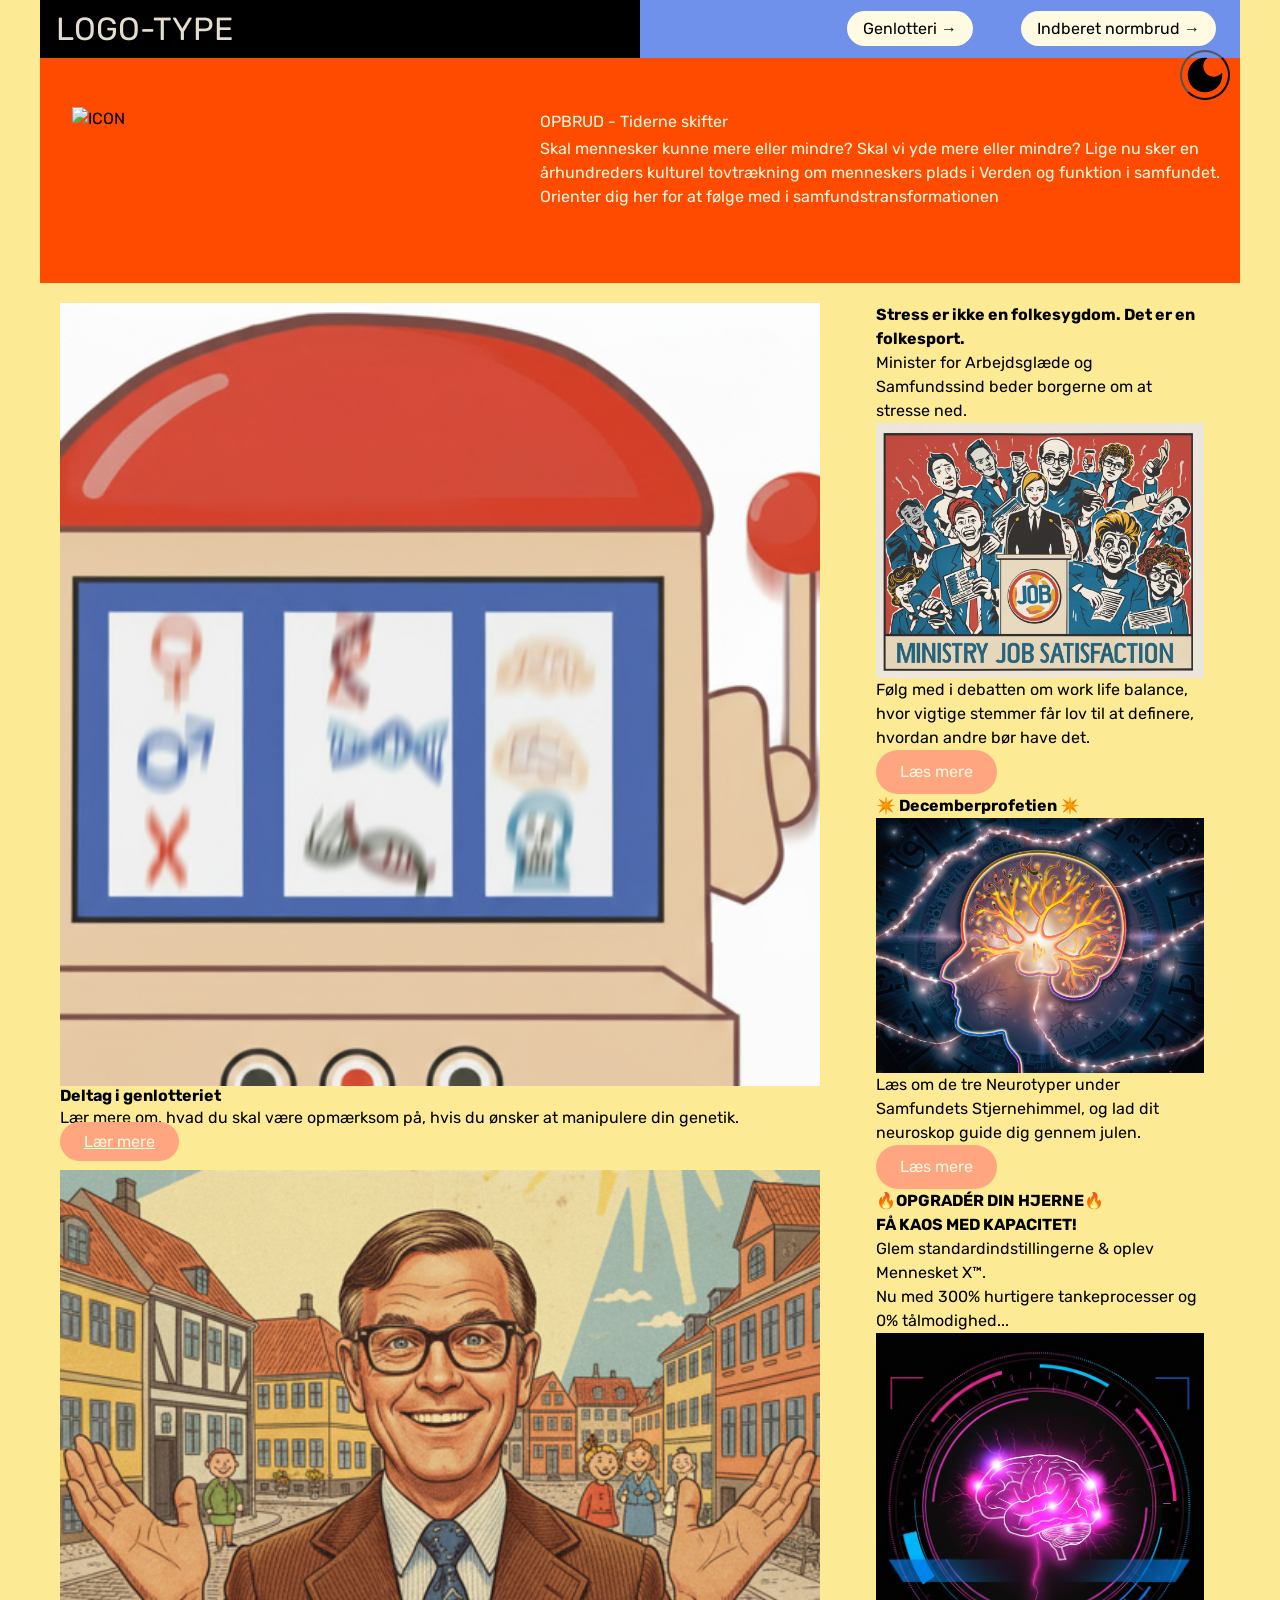
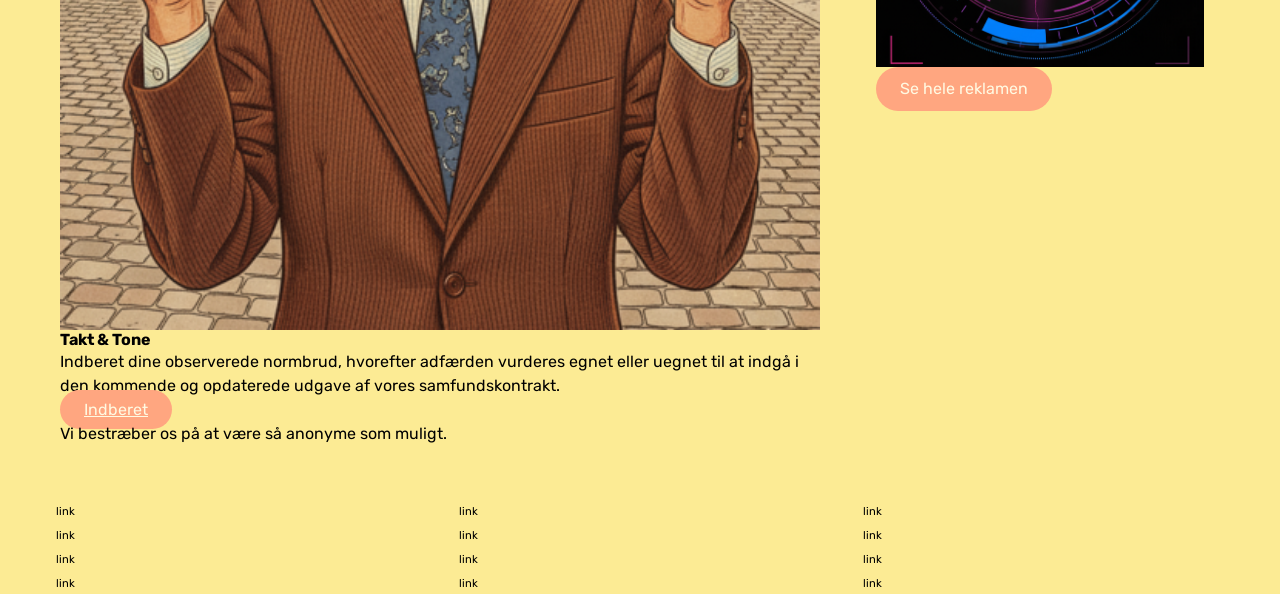
==== commit 481dc324: "tilføjelse af darkmode" ====
--- a/index.html
+++ b/index.html
@@ -13,7 +13,7 @@
     <link rel="stylesheet" href="css/cards.css" />
     <link rel="icon" type="image/png" href="img/fav.png" />
     <title>Normageddon</title>
-  </head>
+  </head>  
   <body id="frontpage">
     <header>
       <nav>
@@ -31,6 +31,10 @@
         </button>
       </nav>
     </header>
+    <button id="theme-switch">
+    <svg xmlns="http://www.w3.org/2000/svg" height="24px" viewBox="0 -960 960 960" width="24px" fill="#1f1f1f"><path d="M480-120q-150 0-255-105T120-480q0-150 105-255t255-105q14 0 27.5 1t26.5 3q-41 29-65.5 75.5T444-660q0 90 63 153t153 63q55 0 101-24.5t75-65.5q2 13 3 26.5t1 27.5q0 150-105 255T480-120Z"/></svg>
+    <svg xmlns="http://www.w3.org/2000/svg" height="24px" viewBox="0 -960 960 960" width="24px" fill="#1f1f1f"><path d="M480-280q-83 0-141.5-58.5T280-480q0-83 58.5-141.5T480-680q83 0 141.5 58.5T680-480q0 83-58.5 141.5T480-280ZM200-440H40v-80h160v80Zm720 0H760v-80h160v80ZM440-760v-160h80v160h-80Zm0 720v-160h80v160h-80ZM256-650l-101-97 57-59 96 100-52 56Zm492 496-97-101 53-55 101 97-57 59Zm-98-550 97-101 59 57-100 96-56-52ZM154-212l101-97 55 53-97 101-59-57Z"/></svg>
+  </button>
     <section id="main-disclamer">
       <div id="main-disclamer-content">
         <img src="warning" alt="ICON" />
@@ -249,5 +253,6 @@
 
     <script src="js/burger.js"></script>
     <script src="js/main.js"></script>
+    <script src="js/darkmode.js" defer></script>
   </body>
 </html>
--- a/css/custom.css
+++ b/css/custom.css
@@ -1,4 +1,4 @@
-:root {
+:root{
   /* Colours */
   --color-bg: #FCEB94; /* page background /*
 
@@ -66,3 +66,91 @@
   --color-infobox-1-bg: #FCEB94;
   --color-infobox-2-bg: #DEF5DB;
 }
+
+.darkmode{
+  /* DARK MODE */
+  /* Base baggrund – meget mørk, men ikke helt sort */
+  --color-bg: #181821;
+
+  /* Header – mørk baggrund med dæmpet, varm brandorange */
+  --color-head-bg: #300101;
+
+  /* Logotype */
+  --color-logotype-bg: #181821;           /* ikke ren sort */
+  --color-text-logotype: #8a8884;        /* varm, lys tekst */
+  --font-logotype-size: 2rem;            /* uændret */
+
+  /* Global menu – mørkere, mere dæmpet blå, så den matcher dark mode */
+  --color-menu-bg: #27345E;
+
+  /* Links / knapper */
+  --color-link-bg: #232430;              /* lysere end baggrund = fremhævet */
+  --color-link-hover: #8a8884;           /* ikke ren hvid */
+  --color-link-active: #8a8884;          /* lidt lysere, god kontrast */
+  --border-radius-links: 20px;
+
+  /* Mørk rubrikbaggrund, så teksten står klart */
+  --color-headline-bg: #000000;
+  --color-headline-text-page: #b2b2be;   /* varm, off-white */
+
+  /* Tekstfarver */
+  --color-text: #b2b2be;                 /* primær tekst (lys, men ikke #fff) */
+  --color-text-inverted: #b2b2be;        /* bruges på lyse flader/CTA-kort */
+
+  /* Cards – lysere end baggrunden, så de træder frem */
+  --color-card-bg: #464646;
+
+  /* CTA cards – brand-orange, men mørkere og lidt mindre satureret */
+  --color-cta-card-bg: #300101;
+
+  /* News-cards – to nuancer, begge mørke men tydeligt adskilte */
+  --color-news-bg: #6c6c70;              /* primær nyhedsboks */
+  --color-news-bg-inverted: #202738;     /* “inverted” variant m. blåligt skær */
+
+  /* CTA inde i nyhedskort – matcher brandfarver dæmpet */
+  --color-cta-newscard-bg: #2e2b29;      /* varm orange */
+  --color-cta-newscard-bg-inverted: #3C4C86; /* mørk, dæmpet blå */
+
+  /* Infographics – ikke kridhvide bokse i dark mode */
+  --color-info-bg: #4e5286;
+  --color-infobox-1-bg: #2C2730;   /* varm grå m. hint af din gule brandfarve */
+  --color-infobox-2-bg: #23322B;   /* mørk grønlig grå til variation */
+}
+
+body{
+  background-color: var(--color-bg);
+  color: var(--color-text);
+}
+
+html {
+  background-color: var(--color-bg);
+}
+
+.cta-button{
+  background-color: var(--base-color);
+}
+#theme-switch{
+height: 50px;
+width: 50px;
+padding: 0%;
+border-radius: 50%;
+background-color: var(--base-variant);
+display: flex;
+justify-content: center;
+align-items: center;
+position: fixed;
+top: 50px;
+right: 50px;
+}
+#theme-switch svg{
+  fill: var(--primary-color);
+}
+#theme-switch svg:last-child{
+  display: none;
+}
+.darkmode #theme-switch svg:first-child{
+  display: none;
+}
+.darkmode #theme-switch svg:last-child{
+  display: block;
+}
--- a/css/layout.css
+++ b/css/layout.css
@@ -291,6 +291,10 @@
   color: #fffae2;
   border: none;
   cursor: pointer;
-}
-
-
+  transition: transform 0.5s cubic-bezier(0.86, 0, 0.14, 1);
+}
+
+.cta_btn:hover {
+  background-color: #6F90EB;
+  transform: scale(1.1);
+}
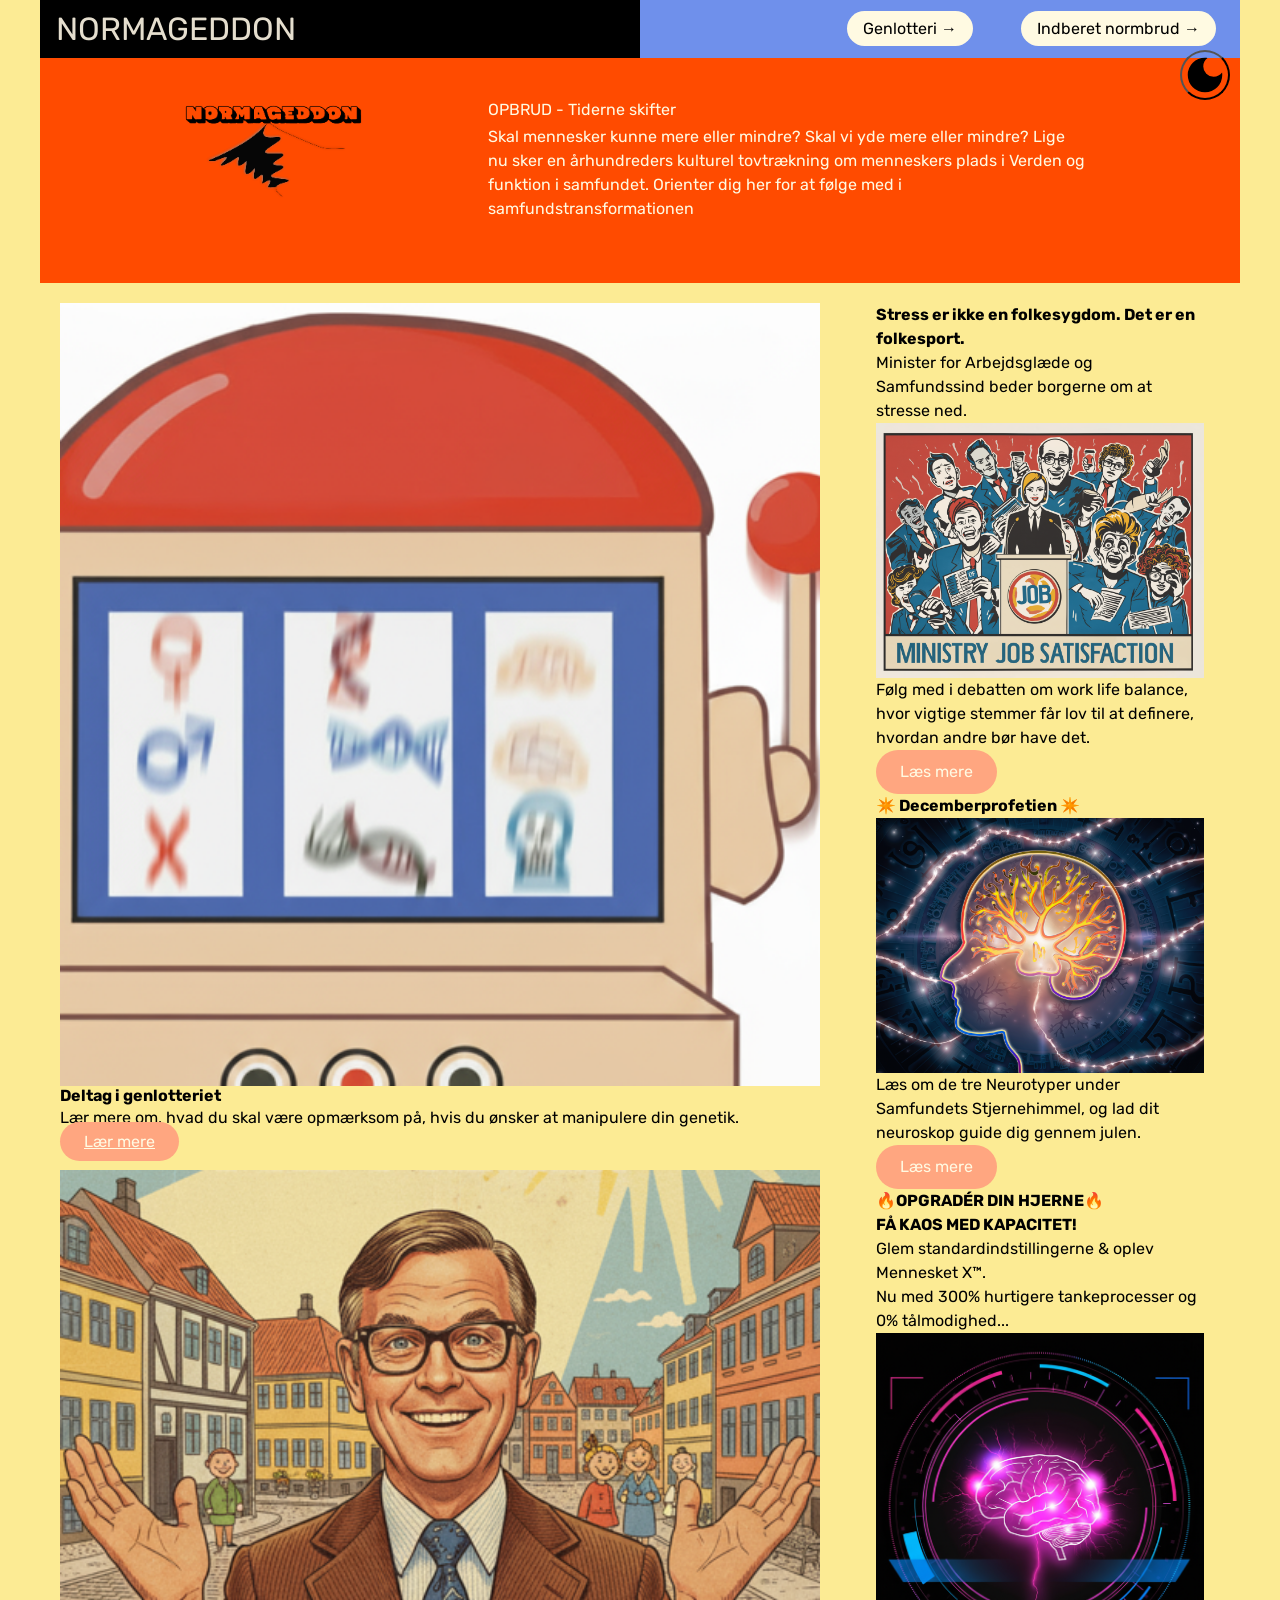
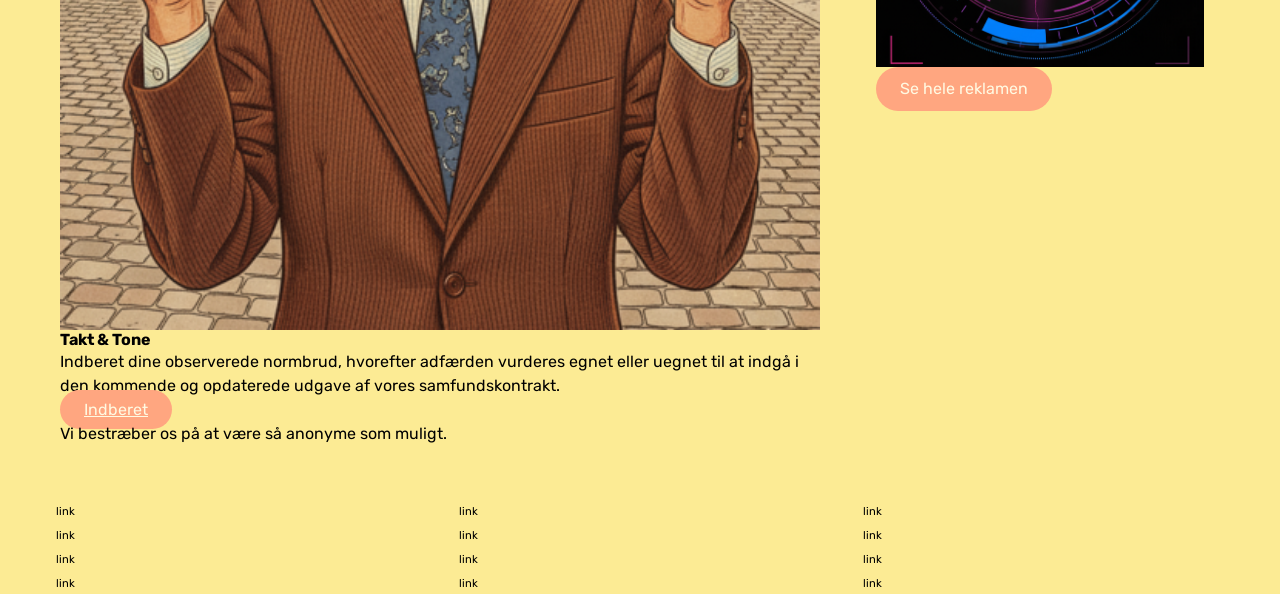
==== commit 7ad38304: "indsættelse af Logo på forside" ====
--- a/index.html
+++ b/index.html
@@ -18,7 +18,7 @@
     <header>
       <nav>
         <div id="logotype-wrapper" class="logo">
-          <a href="index.html"> LOGO-TYPE </a>
+          <a href="index.html"> NORMAGEDDON </a>
         </div>
         <ul class="menu">
           <li><a class="menuItem" href="instruction.html">Genlotteri</a></li>
@@ -37,7 +37,7 @@
   </button>
     <section id="main-disclamer">
       <div id="main-disclamer-content">
-        <img src="warning" alt="ICON" />
+        <img src="img/LOGOpng.png" alt="ICON" />
         <div>
           <h1>OPBRUD - Tiderne skifter</h1>
           <p class="sub">Skal mennesker kunne mere eller mindre? Skal vi yde mere eller mindre? Lige nu sker en århundreders kulturel tovtrækning om menneskers plads i Verden og funktion i samfundet. Orienter dig her for at følge med i samfundstransformationen</p>
--- a/css/custom.css
+++ b/css/custom.css
@@ -153,4 +153,21 @@
 }
 .darkmode #theme-switch svg:last-child{
   display: block;
-}+}
+
+#main-disclamer-content {
+  display: flex;
+  align-items: center;        /* Vertikal centrering */
+  gap: 2rem;                  /* Luft mellem ikon og tekst */
+}
+
+/* Styr ikonets størrelse */
+#main-disclamer-content img {
+  width: 400px;               /* Ændr denne for at regulere størrelse */
+  height: auto;
+  display: block;
+}
+
+#main-disclamer-content div {
+  max-width: 600px;           /* Holder tekstfeltet pænt */
+}
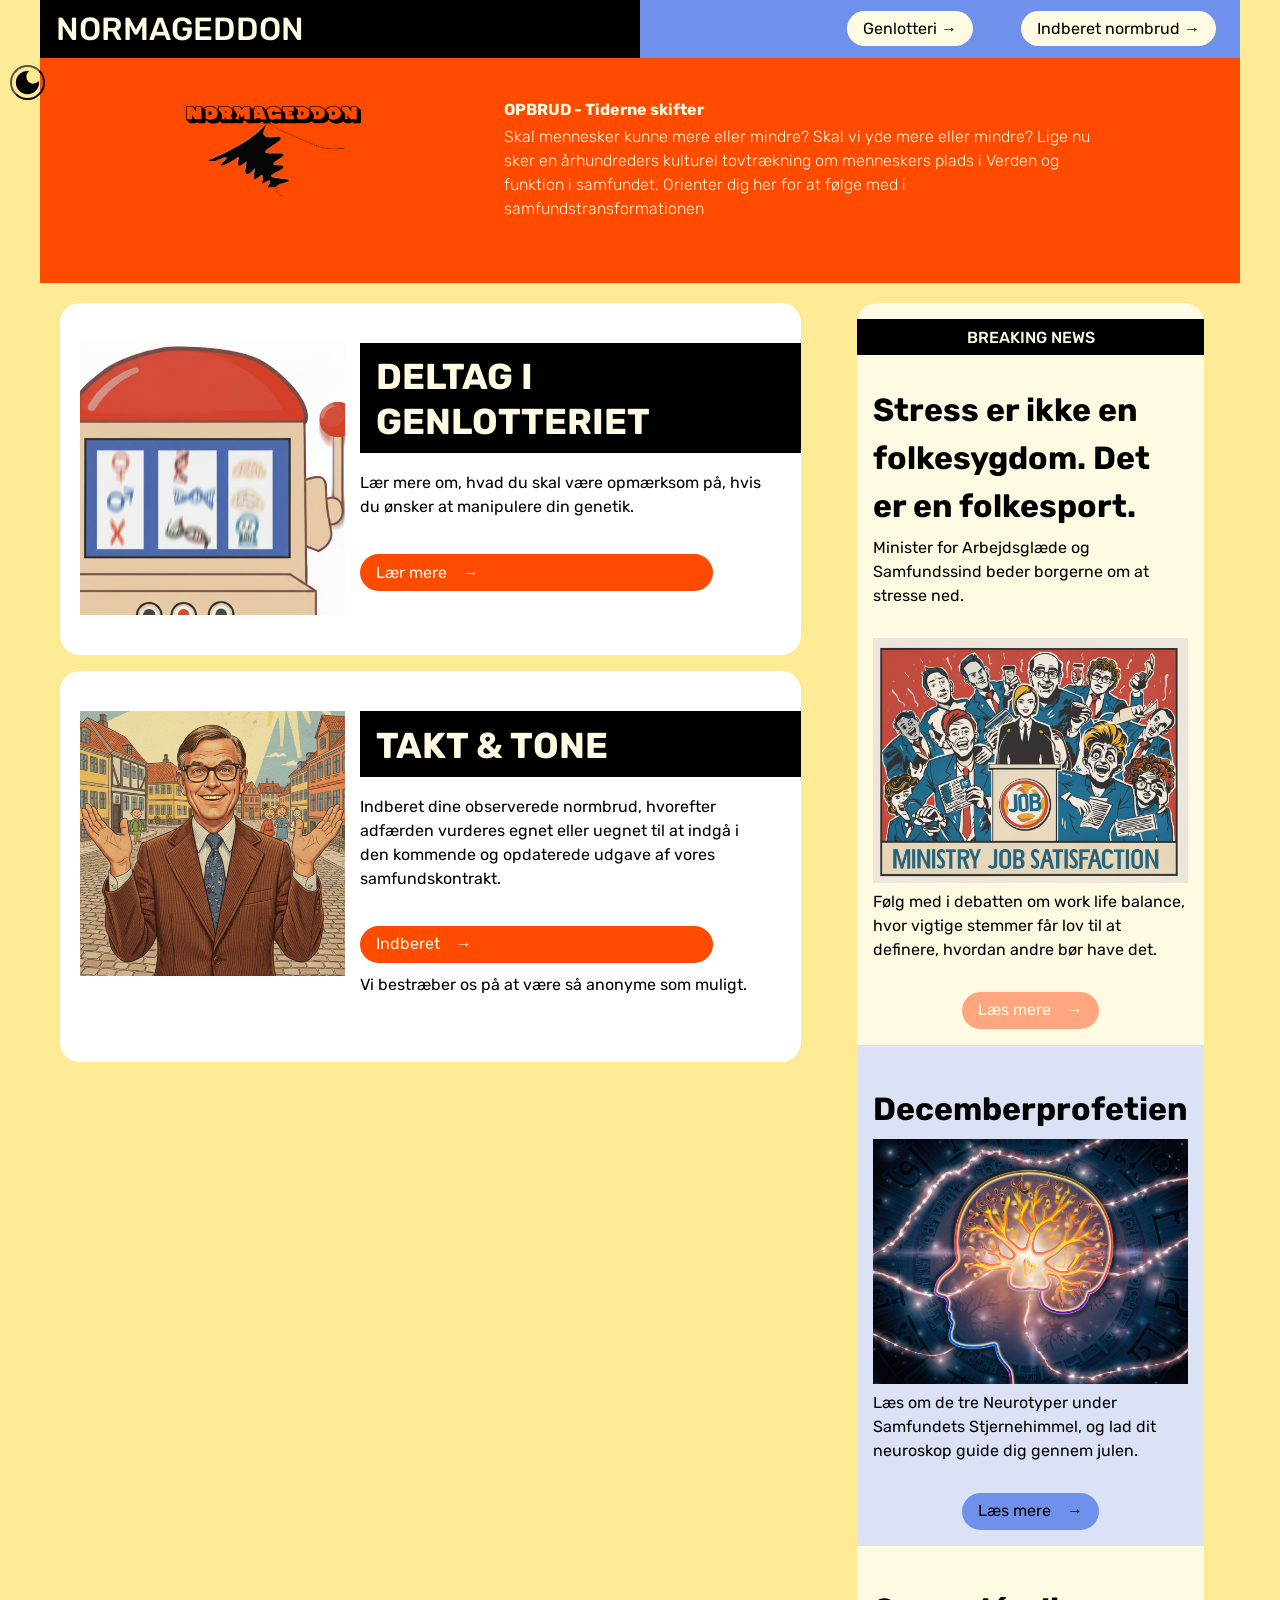
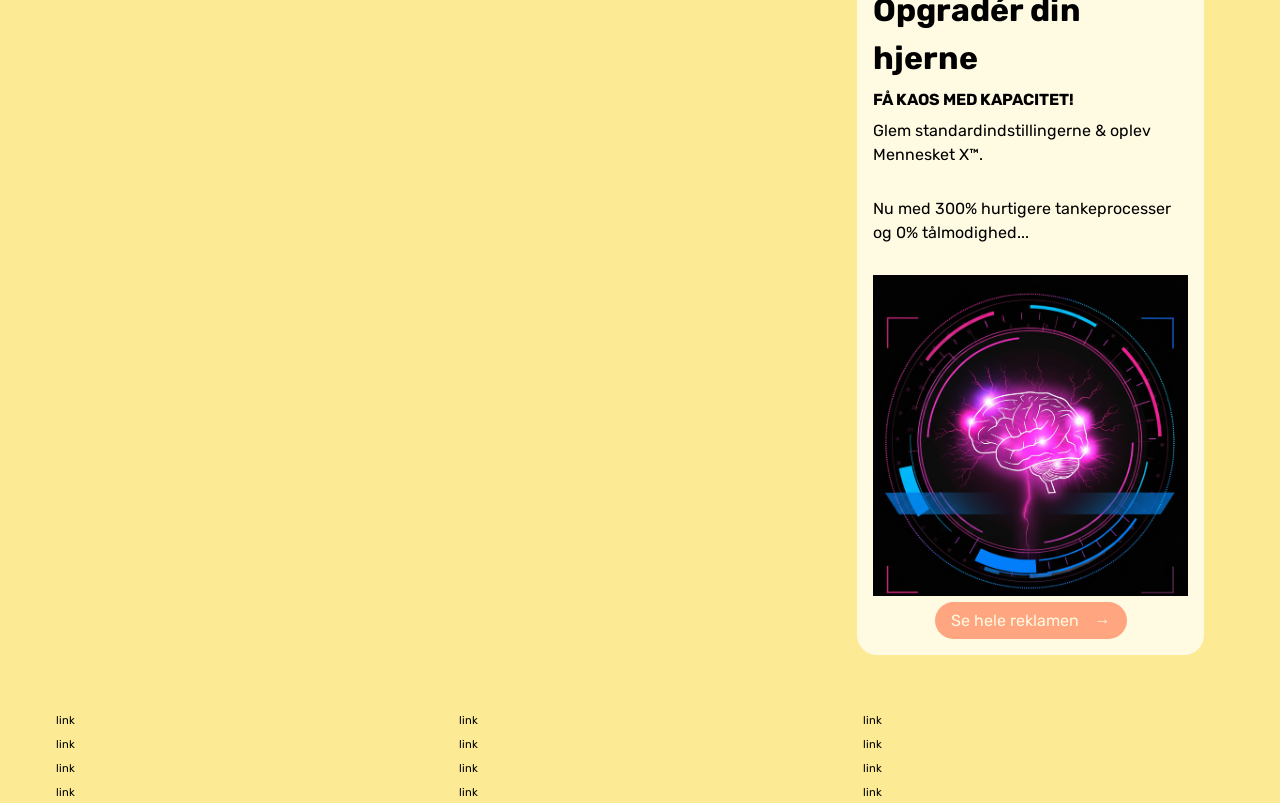
==== commit d6b60f14: "slutrettelser" ====
--- a/index.html
+++ b/index.html
@@ -49,7 +49,7 @@
         <article class="daily_card">
           <img src="img/infografik_img.png" alt="udsnit af en slotmachine" />
           <div class="daily_text">
-            <h2>Deltag i genlotteriet</h2>
+            <h2>DELTAG I GENLOTTERIET</h2>
             <p>
               Lær mere om, hvad du skal være opmærksom på, hvis du ønsker at manipulere din genetik.
             </p>
@@ -60,7 +60,7 @@
         <article class="daily_card">
           <img src="img/formular_img.png" alt="Mand der slår armene ud i beundring" />
           <div class="daily_text">
-            <h2>Takt & Tone</h2>
+            <h2>TAKT & TONE</h2>
             <p>
               Indberet dine observerede normbrud, hvorefter adfærden vurderes egnet eller uegnet til at indgå i den kommende og opdaterede udgave af vores samfundskontrakt.
             </p>
@@ -79,14 +79,14 @@
         </article>
 
         <article class="news_card">
-          <h3>✴️ Decemberprofetien ✴️</h3>
+          <h3>Decemberprofetien</h3>
           <img src="img/artikel2.png" alt="news_img" />
           <p>Læs om de tre Neurotyper under Samfundets Stjernehimmel, og lad dit neuroskop guide dig gennem julen. </p>
           <button class="cta_btn openModal2">Læs mere</button>
         </article>
 
         <article class="news_card">
-          <h3>🔥OPGRADÉR DIN HJERNE🔥</h3>
+          <h3>Opgradér din hjerne</h3>
           <h4> FÅ KAOS MED KAPACITET! </h4>
           <p>Glem standardindstillingerne & oplev Mennesket X™.</p>
           <p>Nu med 300% hurtigere tankeprocesser og 0% tålmodighed...</p>
--- a/css/custom.css
+++ b/css/custom.css
@@ -7,7 +7,7 @@
 
   /* Logotype */
   --color-logotype-bg: #000;
-  --color-text-logotype: #e5dece;
+  --color-text-logotype: #fffae2;
   --font-logotype-size: 2rem;
 
   /* Global menu */
@@ -46,20 +46,20 @@
 
   /* Fonts */
   --font-family-sans:"rubik", ui-sans-serif;
-  /* --font-weight-light: 300;
+  --font-weight-light: 300;
   --font-weight-regular: 400;
   --font-weight-medium: 500;
-  --font-weight-bold: 700; */
+  --font-weight-bold: 700;
 
   /* Text sizes */
   --logotype-size: 1rem;
-  --headline1-size: 2rem;
-  --headline2-size: 1rem;
-  --headline3-size: 1rem;
-  --bodytext-size: 1rem;
-  --cta-text-size: 1rem;
+  --headline1-size: 3rem;
+  --headline2-size: 2.25rem;
+  --headline3-size: 2rem;
+  --bodytext-size: 1.25rem;
+  --cta-text-size: 1.25rem;
   --followup-text-size: 1rem;
-  --form-submit-size: 1rem;
+  --form-submit-size: 0.875rem;
 
   /* Infographics */
   --color-info-bg: #FFFFFF;
@@ -130,8 +130,8 @@
   background-color: var(--base-color);
 }
 #theme-switch{
-height: 50px;
-width: 50px;
+height: 35px;
+width: 35px;
 padding: 0%;
 border-radius: 50%;
 background-color: var(--base-variant);
@@ -139,8 +139,8 @@
 justify-content: center;
 align-items: center;
 position: fixed;
-top: 50px;
-right: 50px;
+top: 65px;
+left: 10px;
 }
 #theme-switch svg{
   fill: var(--primary-color);
@@ -155,19 +155,3 @@
   display: block;
 }
 
-#main-disclamer-content {
-  display: flex;
-  align-items: center;        /* Vertikal centrering */
-  gap: 2rem;                  /* Luft mellem ikon og tekst */
-}
-
-/* Styr ikonets størrelse */
-#main-disclamer-content img {
-  width: 400px;               /* Ændr denne for at regulere størrelse */
-  height: auto;
-  display: block;
-}
-
-#main-disclamer-content div {
-  max-width: 600px;           /* Holder tekstfeltet pænt */
-}
--- a/css/layout.css
+++ b/css/layout.css
@@ -298,3 +298,25 @@
   background-color: #6F90EB;
   transform: scale(1.1);
 }
+
+#main-disclamer-content {
+  display: flex;
+  align-items: center;        /* Vertikal centrering */
+  gap: 2rem;                  /* Luft mellem ikon og tekst */
+}
+
+/* Styr ikonets størrelse */
+#main-disclamer-content img {
+  width: 400px;               /* Ændr denne for at regulere størrelse */
+  height: auto;
+  display: block;
+}
+
+#main-disclamer-content div {
+  max-width: 600px;           /* Holder tekstfeltet pænt */
+}
+
+nav {
+  position: relative;
+  z-index: 1000;
+}
--- a/css/cards.css
+++ b/css/cards.css
@@ -0,0 +1,94 @@
+.daily_card {
+  background-color: var(--color-card-bg);
+  display: grid;
+  grid-template-columns: 3fr 5fr;
+  gap: 15px;
+  padding: 40px 0 40px 20px;
+  border-radius: var(--border-radius);
+  height: minmax(200px, min-content);
+}
+.daily_text {
+  display: grid;
+  grid-template-rows: repeat(3, min-content);
+  gap: 10px;
+}
+.daily_text h2 {
+  background-color: var(--color-headline-bg);
+  color: var(--color-text-inverted);
+  font-size: var(--headline2-size);
+  padding: calc(1.1rem / 1.5) 0 calc(1.1rem / 2) 1rem;
+  margin: 0 0 0.5rem 0;
+}
+.daily_text p {
+  padding-right: 2rem;
+  margin: 0 0 1.5625rem 0;
+}
+.daily_text .cta_btn {
+  justify-self: left;
+  width: 80%;
+}
+.daily_img {
+  width: 100%;
+  height: 100%;
+  object-fit: cover;
+}
+.news_card {
+  background-color: var(--color-news-bg);
+  display: grid;
+  grid-template-rows: repeat(min-content);
+  gap: 0.4rem;
+  padding: 1rem 0;
+  height: minmax(300px, min-content);
+}
+.news_card:nth-child(2n) {
+  background-color: var(--color-news-bg-inverted);
+}
+.news_card > * {
+  padding: 0 1rem;
+}
+.news_card h3 {
+  margin: 1.5rem 0 0 0;
+}
+.news_card p {
+  margin: 0 0 1.5rem 0;
+}
+.news_card:first-child:before {
+  content: "BREAKING NEWS";
+  background-color: var(--color-headline-bg);
+  color: var(--color-headline-text-page);
+  font-size: var(--font-h2-size);
+  font-weight: var(--font-weight-medium);
+  text-align: center;
+  line-height: 1rem;
+  padding: calc(1.1rem / 1.5) 0 calc(1.1rem / 2) 0;
+}
+.news_card:first-child {
+  border-radius: var(--border-radius) var(--border-radius) 0 0;
+}
+.news_card:last-child {
+  border-radius: 0 0 var(--border-radius) var(--border-radius);
+}
+
+.news_card .cta_btn {
+  justify-self: center;
+}
+.cta_btn {
+  display: inline-block;
+  padding: 0.4rem 1rem;
+  background-color: var(--color-cta-card-bg);
+  color: var(--color-text-inverted);
+  text-decoration: none;
+  width: max-content;
+  border-radius: var(--border-radius);
+}
+.news_card .cta_btn {
+  background-color: var(--color-cta-newscard-bg);
+}
+.news_card:nth-of-type(2n) .cta_btn {
+  background-color: var(--color-cta-newscard-bg-inverted);
+  color: var(--color-text);
+}
+.cta_btn:after {
+  content: "\2192";
+  margin-left: 1rem;
+}
